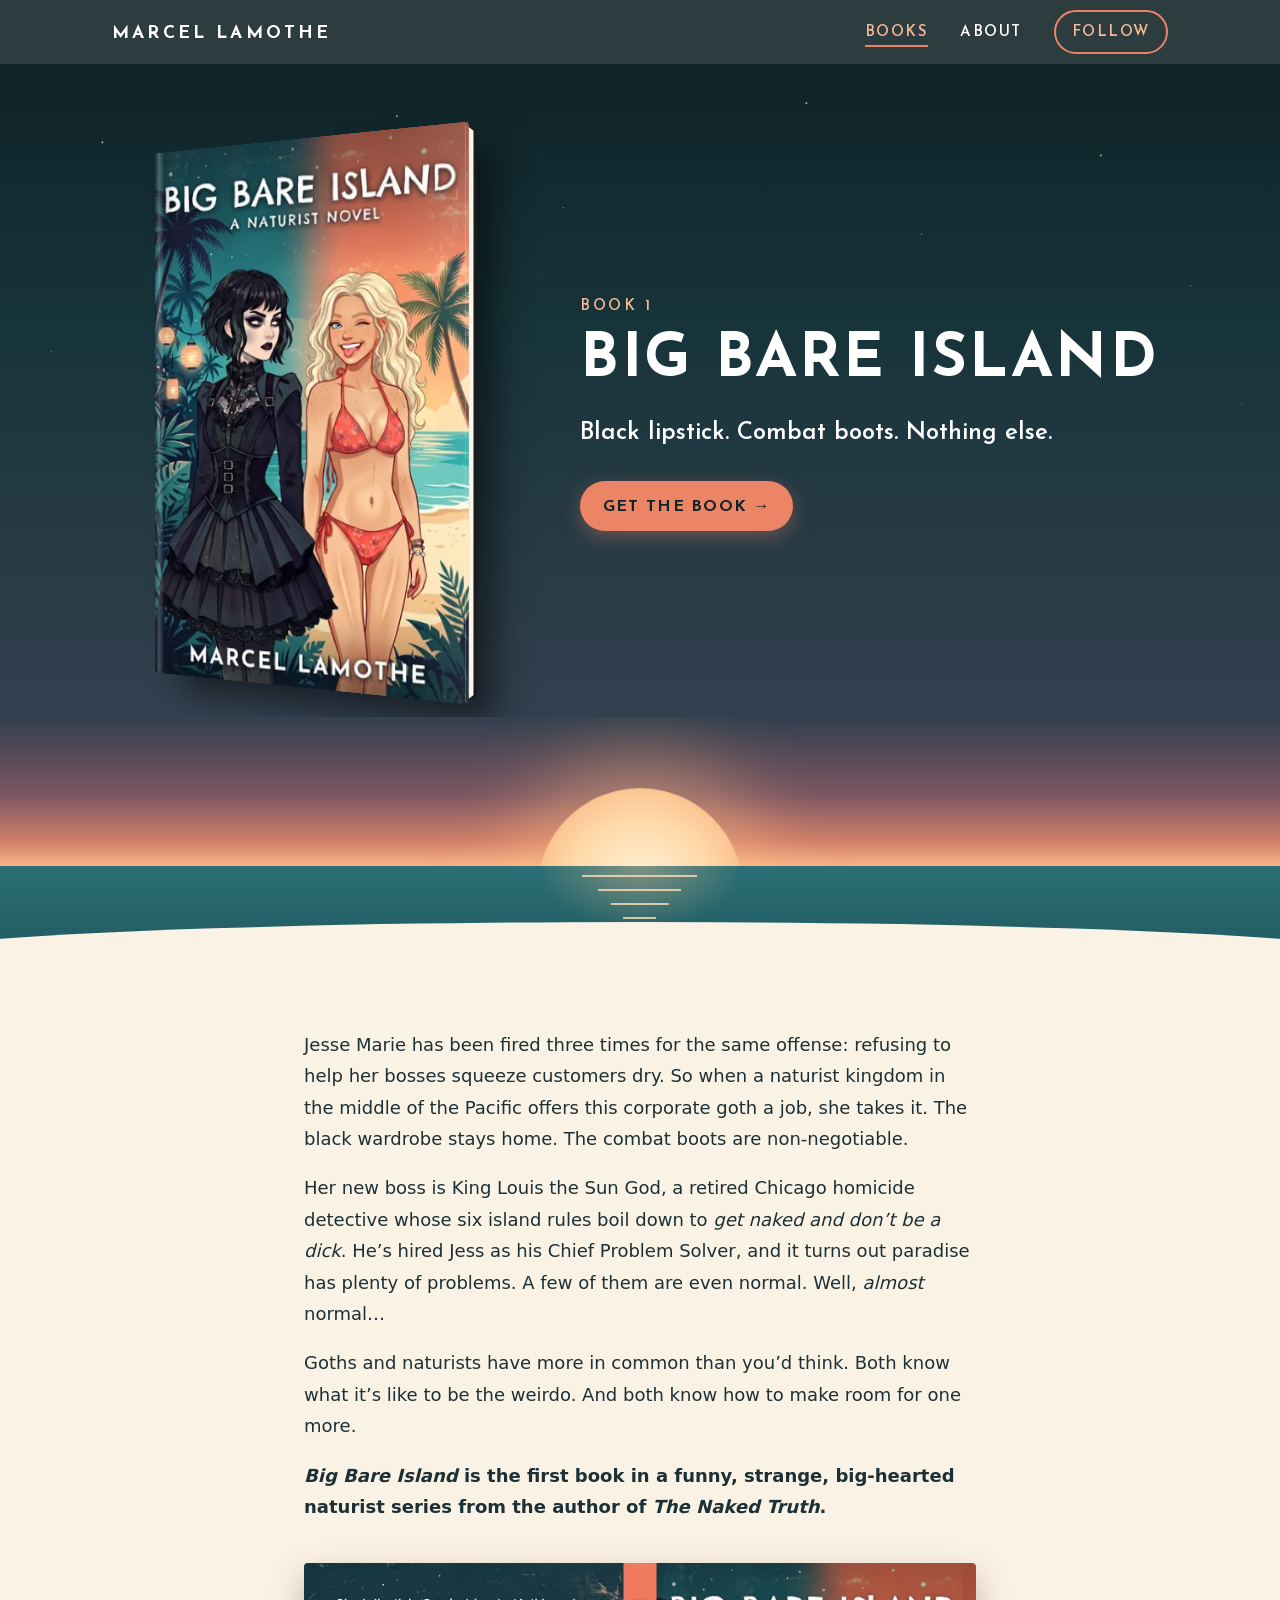
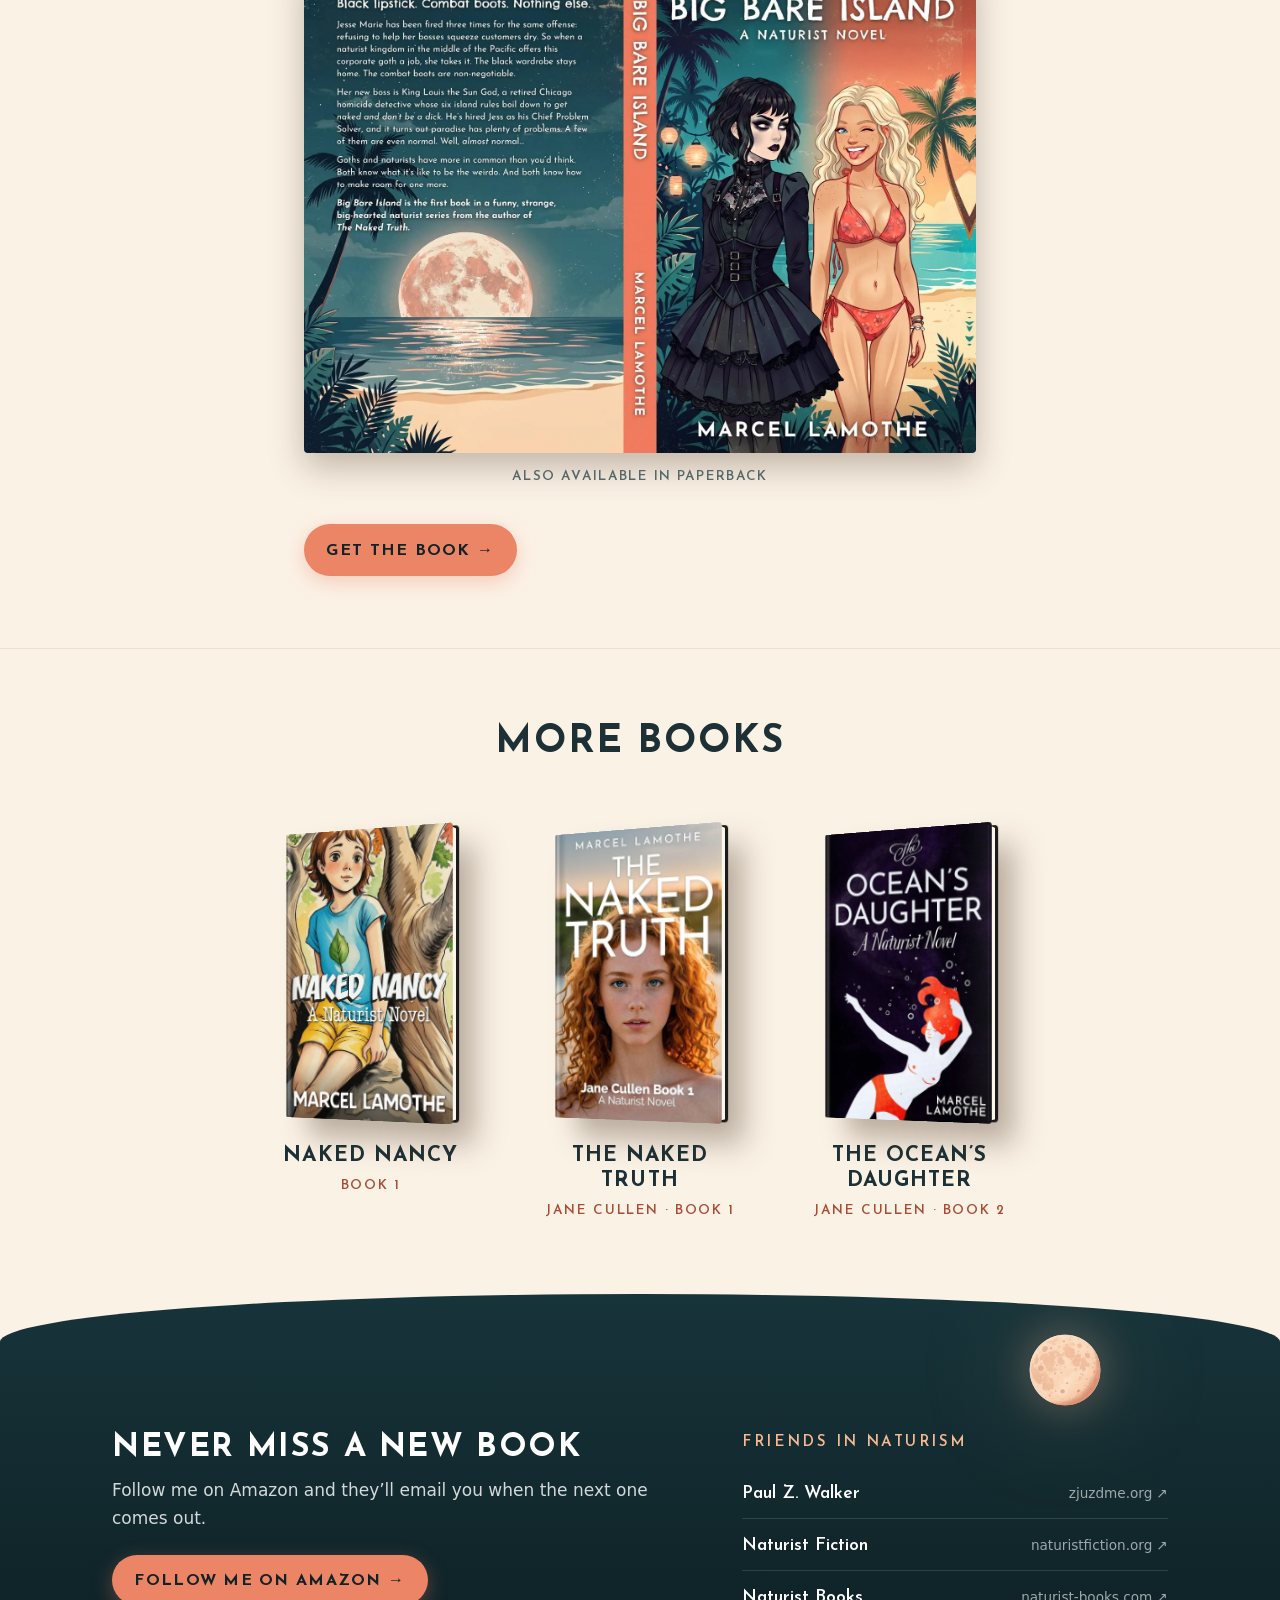
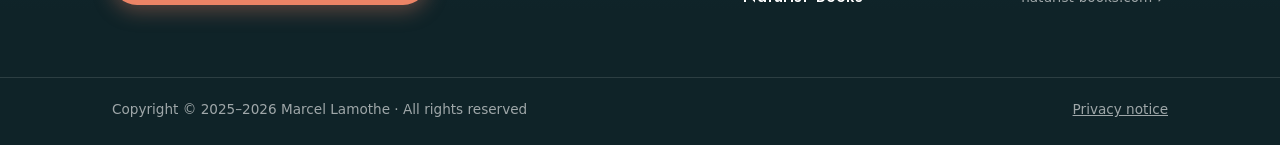
==== big-bare-island/index.html @ 0e52f07f "Cut Nancy out of the icons and put the share image on the dusk sky Co-Authored-By: Claude Opus 5.5 <" ====
<!DOCTYPE html>
<html lang="en">

<head>
  <meta charset="UTF-8" />
  <meta name="viewport" content="width=device-width, initial-scale=1.0" />
  <link rel="icon" type="image/png" sizes="32x32" href="../assets/images/favicon-32.png?v=3" />
  <link rel="apple-touch-icon" href="../assets/images/apple-touch-icon.png?v=3" />
  <title>Big Bare Island · Marcel Lamothe</title>
  <meta name="description" content="A corporate goth takes a job as Chief Problem Solver in a naturist kingdom in the middle of the Pacific." />
  <link rel="canonical" href="https://marcel-writes.com/big-bare-island/" />
  <meta property="og:title" content="Big Bare Island" />
  <meta property="og:description" content="A corporate goth takes a job as Chief Problem Solver in a naturist kingdom in the middle of the Pacific." />
  <meta property="og:type" content="book" />
  <meta property="og:url" content="https://marcel-writes.com/big-bare-island/" />
  <meta property="og:image" content="https://marcel-writes.com/assets/images/Big-Bare-Island-eBook-Cover.webp" />
  <meta property="og:image:alt" content="The cover of Big Bare Island" />
  <meta name="twitter:card" content="summary" />
  <link rel="stylesheet" href="../css/style.css?v=31" />
</head>

<body>
  <header class="site-header">
    <div class="wrap nav">
      <a class="brand" href="../">Marcel Lamothe</a>
      <nav class="nav-links" aria-label="Main">
        <a href="../#books" aria-current="page">Books</a>
        <a href="../#about">About</a>
        <a class="nav-follow" href="https://www.amazon.com/stores/author/B0DPLSHB5Z" target="_blank" rel="noopener noreferrer">Follow</a>
      </nav>
    </div>
  </header>

  <main>
    <section class="dusk book-hero" aria-labelledby="book-title">
      <div class="wrap book-hero-inner">
        <div class="book-hero-cover">
          <span class="book-3d"><span class="cover"><img src="../assets/images/Big-Bare-Island-eBook-Cover.webp?v=2" alt="The cover of Big Bare Island" width="400" height="640" /></span></span>
        </div>
        <div>
          <p class="eyebrow">Book 1</p>
          <h1 id="book-title">Big Bare Island</h1>
          <p class="hook">Black lipstick. Combat boots. Nothing else.</p>
          <a class="button" href="https://books2read.com/big-bare-island" target="_blank" rel="noopener noreferrer">Get the book <span aria-hidden="true">→</span></a>
        </div>
      </div>
    </section>

    <div class="horizon" aria-hidden="true"><span class="sun"></span></div>

    <section class="section" aria-label="About the book">
      <div class="wrap">
        <div class="blurb">
          <p>Jesse Marie has been fired three times for the same offense: refusing to help her bosses squeeze customers dry. So when a
            naturist kingdom in the middle of the Pacific offers this corporate goth a job, she takes it. The black wardrobe stays home.
            The combat boots are non-negotiable.</p>
          <p>Her new boss is King Louis the Sun God, a retired Chicago homicide detective whose six island rules boil down to <em>get
            naked and don’t be a dick</em>. He’s hired Jess as his Chief Problem Solver, and it turns out paradise has plenty of problems.
            A few of them are even normal. Well, <i>almost</i> normal…</p>
          <p>Goths and naturists have more in common than you’d think. Both know what it’s like to be the weirdo. And both know how to
            make room for one more.</p>
          <p class="closing"><em>Big Bare Island</em> is the first book in a funny, strange, big-hearted naturist series from the author of
            <em>The Naked Truth</em>.</p>
          <figure class="paperback">
            <a href="../assets/images/big-bare-island-paperback.webp" target="_blank" rel="noopener">
              <img src="../assets/images/big-bare-island-paperback.webp" alt="The Big Bare Island paperback wraparound cover: a goth girl and a blonde girl in a red bikini on a tropical beach on the front, a full moon over the sea and the book’s blurb on the back." width="1600" height="1167" loading="lazy" />
            </a>
            <figcaption>Also available in paperback</figcaption>
          </figure>
          <a class="button" href="https://books2read.com/big-bare-island" target="_blank" rel="noopener noreferrer">Get the book <span aria-hidden="true">→</span></a>
        </div>
      </div>
    </section>

    <section class="section more-books" aria-labelledby="more-heading">
      <div class="wrap">
        <h2 id="more-heading" class="section-heading">More books</h2>
        <ul class="shelf shelf-light">
          <li class="book">
            <a class="book-link" href="../naked-nancy/">
              <span class="book-3d"><span class="cover"><img src="../assets/images/nancy1.webp" alt="" width="400" height="637" loading="lazy" /></span></span>
              <span class="book-title">Naked Nancy</span>
              <span class="book-series">Book 1</span>
            </a>
          </li>
          <li class="book">
            <a class="book-link" href="../the-naked-truth/">
              <span class="book-3d"><span class="cover"><img src="../assets/images/the-naked-truth.webp" alt="" width="400" height="639" loading="lazy" /></span></span>
              <span class="book-title">The Naked Truth</span>
              <span class="book-series">Jane Cullen · Book 1</span>
            </a>
          </li>
          <li class="book">
            <a class="book-link" href="../the-oceans-daughter/">
              <span class="book-3d"><span class="cover"><img src="../assets/images/the_oceans_daughter_cover.webp" alt="" width="400" height="640" loading="lazy" /></span></span>
              <span class="book-title">The Ocean’s Daughter</span>
              <span class="book-series">Jane Cullen · Book 2</span>
            </a>
          </li>
        </ul>
      </div>
    </section>
  </main>

  <footer class="site-footer">
    <div class="moon" aria-hidden="true"></div>
    <div class="wrap footer-inner">
      <div class="follow">
        <h2 class="footer-heading">Never miss a new book</h2>
        <p>Follow me on Amazon and they’ll email you when the next one comes out.</p>
        <a class="button" href="https://www.amazon.com/stores/author/B0DPLSHB5Z" target="_blank" rel="noopener noreferrer">Follow me on Amazon <span aria-hidden="true">→</span></a>
      </div>
      <nav class="friends" aria-labelledby="friends-heading">
        <h2 id="friends-heading" class="eyebrow">Friends in naturism</h2>
        <ul>
          <li><a href="https://zjuzdme.org/" target="_blank" rel="noopener noreferrer"><span class="friend-name">Paul Z. Walker</span><span class="friend-url">zjuzdme.org <span aria-hidden="true">↗</span></span></a></li>
          <li><a href="https://naturistfiction.org" target="_blank" rel="noopener noreferrer"><span class="friend-name">Naturist Fiction</span><span class="friend-url">naturistfiction.org <span aria-hidden="true">↗</span></span></a></li>
          <li><a href="https://naturist-books.com" target="_blank" rel="noopener noreferrer"><span class="friend-name">Naturist Books</span><span class="friend-url">naturist-books.com <span aria-hidden="true">↗</span></span></a></li>
        </ul>
      </nav>
    </div>
    <div class="footer-base">
      <div class="wrap">
        <span>Copyright © 2025–2026 Marcel Lamothe · All rights reserved</span>
        <a href="../privacy.html">Privacy notice</a>
      </div>
    </div>
  </footer>
  <!-- Cloudflare Web Analytics --><script type='module' src='https://static.cloudflareinsights.com/beacon.min.js' data-cf-beacon='{"token": "75a681cef3ce4746854b50b4012ed195"}'></script><!-- End Cloudflare Web Analytics -->
</body>

</html>
---- css/style.css ----
/* Josefin Sans, self-hosted (SIL Open Font License, see assets/fonts/OFL.txt) */
@font-face {
  font-family: 'Josefin Sans';
  font-style: normal;
  font-weight: 100 700;
  font-display: swap;
  src: url('../assets/fonts/josefin-sans-latin.woff2') format('woff2');
  unicode-range: U+0000-00FF, U+0131, U+0152-0153, U+02BB-02BC, U+02C6, U+02DA, U+02DC, U+0304, U+0308, U+0329, U+2000-206F, U+20AC, U+2122, U+2191, U+2193, U+2212, U+2215, U+FEFF, U+FFFD;
}
@font-face {
  font-family: 'Josefin Sans';
  font-style: italic;
  font-weight: 300;
  font-display: swap;
  src: url('../assets/fonts/josefin-sans-italic-latin.woff2') format('woff2');
  unicode-range: U+0000-00FF, U+0131, U+0152-0153, U+02BB-02BC, U+02C6, U+02DA, U+02DC, U+0304, U+0308, U+0329, U+2000-206F, U+20AC, U+2122, U+2191, U+2193, U+2212, U+2215, U+FEFF, U+FFFD;
}

/* Colors come from the Big Bare Island cover: a teal night sky on one side,
   a coral sunset on the other, and a sandy beach underneath. */
:root {
  --night: #0f2328;
  --dusk: #17343a;
  --twilight: #33404f;
  --coral: #ec8466;
  --peach: #f7b994;
  --sun: #ffd9a8;
  --sea: #2c6f75;
  --sea-deep: #1f5a61;
  --sand: #fbf2e6;
  --sand-deep: #f1e0c9;
  --ink: #1c3035;
  --ink-soft: #55676a;
  --rust: #a94c35;

  --display: 'Josefin Sans', 'Avenir Next', Futura, sans-serif;
  --body: system-ui, -apple-system, 'Segoe UI', Roboto, Helvetica, Arial, sans-serif;
  --content: 1120px;
  --gutter: clamp(1rem, 4vw, 2rem);
}

* {
  margin: 0;
  padding: 0;
  box-sizing: border-box;
}

html {
  scroll-behavior: smooth;
  background-color: var(--night);
}

body {
  font-family: var(--body);
  font-size: 1.0625rem;
  line-height: 1.65;
  color: var(--ink);
  background-color: var(--sand);
}

img {
  display: block;
  max-width: 100%;
  height: auto;
}

a {
  color: inherit;
}

.wrap {
  max-width: var(--content);
  margin: 0 auto;
  padding: 0 var(--gutter);
}

.visually-hidden {
  position: absolute;
  width: 1px;
  height: 1px;
  padding: 0;
  margin: -1px;
  overflow: hidden;
  clip: rect(0, 0, 0, 0);
  white-space: nowrap;
  border: 0;
}

/* Buttons */
.button {
  display: inline-block;
  padding: 0.8rem 1.4rem 0.7rem;
  border-radius: 999px;
  background-color: var(--coral);
  color: var(--night);
  font-family: var(--display);
  font-size: 1rem;
  font-weight: 700;
  letter-spacing: 0.08em;
  text-transform: uppercase;
  text-decoration: none;
  white-space: nowrap;
  box-shadow: 0 6px 20px rgba(236, 132, 102, 0.35);
  transition: background-color 0.2s ease, transform 0.2s ease, box-shadow 0.2s ease;
}

.button:hover,
.button:focus-visible {
  background-color: var(--peach);
  transform: translateY(-2px);
  box-shadow: 0 10px 26px rgba(236, 132, 102, 0.45);
}

.button:focus-visible {
  outline: 3px solid var(--sun);
  outline-offset: 3px;
}

/* Top bar */
.site-header {
  position: sticky;
  top: 0;
  z-index: 50;
  background-color: rgba(15, 35, 40, 0.88);
  backdrop-filter: blur(10px);
  -webkit-backdrop-filter: blur(10px);
  color: #FFFFFF;
}

.nav {
  display: flex;
  align-items: center;
  justify-content: space-between;
  gap: 1rem;
  min-height: 4rem;
}

.brand {
  font-family: var(--display);
  font-size: 1.1rem;
  font-weight: 700;
  letter-spacing: 0.18em;
  text-transform: uppercase;
  text-decoration: none;
  white-space: nowrap;
  padding-top: 0.2em; /* Josefin sits high in its line box */
}

.nav-links {
  display: flex;
  align-items: center;
  gap: clamp(1rem, 3vw, 2rem);
}

.nav-links a {
  font-family: var(--display);
  font-size: 0.95rem;
  font-weight: 600;
  letter-spacing: 0.1em;
  text-transform: uppercase;
  text-decoration: none;
  padding-top: 0.2em;
}

.nav-links a:not(.nav-follow) {
  border-bottom: 2px solid transparent;
  transition: color 0.2s ease, border-color 0.2s ease;
}

.nav-links a:not(.nav-follow):hover,
.nav-links a:not(.nav-follow):focus-visible,
.nav-links a[aria-current="page"] {
  color: var(--peach);
  border-bottom-color: var(--coral);
}

.nav-links .nav-follow {
  padding: 0.5rem 1rem 0.4rem;
  border: 2px solid var(--coral);
  border-radius: 999px;
  color: var(--peach);
  transition: background-color 0.2s ease, color 0.2s ease;
}

.nav-links .nav-follow:hover,
.nav-links .nav-follow:focus-visible {
  background-color: var(--coral);
  color: var(--night);
}

/* Dusk sky: the dark top of every page, with a scattering of stars */
.dusk {
  position: relative;
  color: #FFFFFF;
  background-color: var(--dusk);
  background-image:
    radial-gradient(1.5px 1.5px at 8% 12%, rgba(255, 255, 255, 0.8), transparent),
    radial-gradient(1px 1px at 19% 30%, rgba(255, 255, 255, 0.6), transparent),
    radial-gradient(1.5px 1.5px at 31% 8%, rgba(255, 255, 255, 0.7), transparent),
    radial-gradient(1px 1px at 44% 22%, rgba(255, 255, 255, 0.5), transparent),
    radial-gradient(1.5px 1.5px at 63% 6%, rgba(255, 255, 255, 0.8), transparent),
    radial-gradient(1px 1px at 72% 26%, rgba(255, 255, 255, 0.6), transparent),
    radial-gradient(1.5px 1.5px at 86% 14%, rgba(255, 255, 255, 0.7), transparent),
    radial-gradient(1px 1px at 93% 34%, rgba(255, 255, 255, 0.5), transparent),
    radial-gradient(1px 1px at 4% 44%, rgba(255, 255, 255, 0.4), transparent),
    radial-gradient(1px 1px at 97% 52%, rgba(255, 255, 255, 0.4), transparent),
    linear-gradient(180deg, var(--night) 0%, var(--dusk) 40%, var(--twilight) 100%);
}

.eyebrow {
  font-family: var(--display);
  font-size: 0.95rem;
  font-weight: 600;
  letter-spacing: 0.16em;
  text-transform: uppercase;
  color: var(--peach);
}

/* The sun going down behind the sea, then the beach */
.horizon {
  position: relative;
  height: clamp(150px, 20vw, 240px);
  overflow: hidden;
  background: linear-gradient(180deg, var(--twilight) 0%, #7a5562 32%, #d27f6a 52%, #f6b487 62%);
}

.sun {
  position: absolute;
  left: 50%;
  top: 62%;
  width: clamp(130px, 16vw, 210px);
  aspect-ratio: 1;
  border-radius: 50%;
  background: radial-gradient(circle, #FFF4E0 0%, var(--sun) 50%, #f6a874 100%);
  box-shadow: 0 0 80px 30px rgba(255, 190, 130, 0.45);
  transform: translate(-50%, -38%);
  animation: sunset 3.5s cubic-bezier(0.25, 0.6, 0.3, 1) both;
}

@keyframes sunset {
  from { transform: translate(-50%, -75%); }
}

/* The sea, with the sun's reflection glinting on it */
.horizon::before {
  content: "";
  position: absolute;
  left: 0;
  right: 0;
  top: 62%;
  bottom: 0;
  z-index: 1;
  --glint: rgba(255, 222, 184, 0.8);
  background:
    linear-gradient(var(--glint), var(--glint)) 50% 10% / clamp(70px, 9vw, 120px) 2px no-repeat,
    linear-gradient(var(--glint), var(--glint)) 50% 26% / clamp(50px, 6.5vw, 86px) 2px no-repeat,
    linear-gradient(var(--glint), var(--glint)) 50% 42% / clamp(34px, 4.5vw, 58px) 2px no-repeat,
    linear-gradient(var(--glint), var(--glint)) 50% 58% / clamp(20px, 2.6vw, 34px) 2px no-repeat,
    radial-gradient(ellipse clamp(60px, 8vw, 110px) 70% at 50% 0, rgba(255, 200, 150, 0.4), transparent),
    linear-gradient(180deg, var(--sea) 0%, var(--sea-deep) 100%);
}

/* The beach, curving gently up into the frame */
.horizon::after {
  content: "";
  position: absolute;
  left: -10%;
  right: -10%;
  bottom: -40px;
  height: 75px;
  z-index: 2;
  border-radius: 50% 50% 0 0;
  background-color: var(--sand);
}

/* Home: books under the evening sky */
.books-hero {
  padding: clamp(3rem, 7vw, 5.5rem) 0 clamp(2rem, 4vw, 3rem);
  text-align: center;
}

.books-hero h1 {
  margin-top: 0.75rem;
  font-family: var(--display);
  font-size: clamp(2.2rem, 5vw, 3.6rem);
  font-weight: 700;
  line-height: 1.05;
  letter-spacing: 0.04em;
  text-transform: uppercase;
}

.coming-next {
  margin-top: clamp(2.5rem, 5vw, 3.5rem);
  font-family: var(--display);
  font-size: 1.05rem;
  letter-spacing: 0.06em;
  color: var(--peach);
}

.coming-next b {
  color: #FFFFFF;
  font-weight: 700;
}

/* A shelf of 3D books */
.shelf {
  list-style: none;
  display: grid;
  grid-template-columns: repeat(4, minmax(0, 1fr));
  gap: clamp(2rem, 4vw, 3.5rem) clamp(1rem, 4vw, 3rem);
  margin-top: clamp(2.5rem, 6vw, 4rem);
}

.book {
  animation: rise 0.8s cubic-bezier(0.2, 0.7, 0.2, 1) both;
}

.book:nth-child(2) { animation-delay: 0.1s; }
.book:nth-child(3) { animation-delay: 0.2s; }
.book:nth-child(4) { animation-delay: 0.3s; }

@keyframes rise {
  from {
    opacity: 0;
    transform: translateY(40px);
  }
}

.book-link {
  display: block;
  text-align: center;
  text-decoration: none;
  perspective: 1100px;
  -webkit-tap-highlight-color: transparent;
}

.book-link:focus-visible {
  outline: none;
}

.book-3d {
  --thickness: 18px;
  position: relative;
  display: block;
  width: 82%;
  margin: 0 auto;
  aspect-ratio: 400 / 640;
  transform-style: preserve-3d;
  transform: rotateY(-24deg);
  transition: transform 0.6s cubic-bezier(0.2, 0.7, 0.2, 1);
}

/* Front cover, with a crease where it bends at the spine */
.cover {
  position: absolute;
  inset: 0;
  border-radius: 2px 4px 4px 2px;
  overflow: hidden;
  transform: translateZ(calc(var(--thickness) / 2));
}

.cover img {
  width: 100%;
  height: 100%;
  object-fit: cover;
}

.cover::after {
  content: "";
  position: absolute;
  inset: 0;
  background: linear-gradient(90deg,
    rgba(0, 0, 0, 0.28) 0%,
    rgba(255, 255, 255, 0.22) 1.6%,
    rgba(0, 0, 0, 0.14) 3.4%,
    rgba(0, 0, 0, 0) 7%,
    rgba(0, 0, 0, 0) 80%,
    rgba(255, 255, 255, 0.08) 100%);
  pointer-events: none;
}

/* Page edges */
.book-3d::before {
  content: "";
  position: absolute;
  top: 3px;
  bottom: 3px;
  left: calc(100% - var(--thickness) / 2 - 3px);
  width: var(--thickness);
  background: repeating-linear-gradient(90deg, #fbf6ec 0 2px, #ddd2bf 2px 3px);
  transform: rotateY(90deg);
}

/* Back cover, which also throws the shadow */
.book-3d::after {
  content: "";
  position: absolute;
  inset: 0;
  border-radius: 2px 4px 4px 2px;
  background-color: #1b1b1b;
  box-shadow: 18px 22px 34px rgba(0, 0, 0, 0.5);
  transform: translateZ(calc(var(--thickness) / -2));
}

.book-link:hover .book-3d,
.book-link:focus-visible .book-3d {
  transform: rotateY(-6deg) translateY(-12px);
}

.book-title {
  display: block;
  margin-top: 1.5rem;
  font-family: var(--display);
  font-size: clamp(1.05rem, 2vw, 1.3rem);
  font-weight: 700;
  line-height: 1.2;
  letter-spacing: 0.05em;
  text-transform: uppercase;
  transition: color 0.2s ease;
}

.book-series {
  display: block;
  margin-top: 0.35rem;
  font-family: var(--display);
  font-size: 0.85rem;
  font-weight: 600;
  letter-spacing: 0.12em;
  text-transform: uppercase;
  color: var(--peach);
}

.book-link:hover .book-title,
.book-link:focus-visible .book-title {
  color: var(--peach);
}

.book-link:focus-visible .book-title {
  text-decoration: underline;
  text-decoration-color: var(--coral);
  text-underline-offset: 4px;
}

/* The same shelf on the sand */
.shelf-light .book-title {
  color: var(--ink);
}

.shelf-light .book-series {
  color: var(--rust);
}

.shelf-light .book-link:hover .book-title,
.shelf-light .book-link:focus-visible .book-title {
  color: var(--rust);
}

.shelf-light .book-3d::after {
  box-shadow: 16px 20px 30px rgba(60, 40, 20, 0.35);
}

/* Sections on the sand */
.section {
  padding: clamp(2.5rem, 6vw, 4.5rem) 0;
}

.section-heading {
  font-family: var(--display);
  font-size: clamp(1.7rem, 3.5vw, 2.4rem);
  font-weight: 700;
  line-height: 1.15;
  letter-spacing: 0.05em;
  text-transform: uppercase;
  color: var(--ink);
}

/* About */
.about-inner {
  display: flex;
  align-items: center;
  gap: clamp(1.5rem, 5vw, 3.5rem);
  max-width: 900px;
}

.author-photo {
  flex: 0 0 auto;
  width: clamp(150px, 22vw, 220px);
  height: auto;
  aspect-ratio: 1;
  border-radius: 50%;
  object-fit: cover;
  box-shadow: 0 0 0 6px var(--sand), 0 0 0 9px var(--coral), 0 14px 30px rgba(60, 40, 20, 0.25);
}

.about-text .section-heading {
  margin-bottom: 0.75rem;
}

.about-text p + p {
  margin-top: 0.85rem;
}

/* Footer: night falls, the moon comes up */
.site-footer {
  position: relative;
  overflow: hidden;
  padding: clamp(6.5rem, 11vw, 8.5rem) 0 1.5rem;
  border-radius: 50% 50% 0 0 / 48px 48px 0 0;
  background: linear-gradient(180deg, var(--dusk) 0%, var(--night) 70%);
  color: #FFFFFF;
}

.moon {
  position: absolute;
  top: clamp(1.75rem, 3.5vw, 2.5rem);
  right: 14%;
  width: clamp(48px, 6vw, 72px);
  aspect-ratio: 1;
  border-radius: 50%;
  background: url("../assets/images/moon.webp") center / cover no-repeat;
  box-shadow:
    0 0 36px 8px rgba(247, 185, 148, 0.22),
    0 0 110px 30px rgba(247, 185, 148, 0.08);
}

.footer-inner {
  display: grid;
  grid-template-columns: minmax(0, 1.3fr) minmax(0, 1fr);
  gap: 2.5rem clamp(2rem, 6vw, 5rem);
  align-items: start;
}

.footer-heading {
  font-family: var(--display);
  font-size: clamp(1.5rem, 3vw, 2rem);
  font-weight: 700;
  line-height: 1.15;
  letter-spacing: 0.05em;
  text-transform: uppercase;
}

.follow p {
  margin: 0.6rem 0 1.4rem;
  max-width: 34rem;
  color: rgba(255, 255, 255, 0.82);
}

.friends .eyebrow {
  margin-bottom: 0.75rem;
}

.friends ul {
  list-style: none;
}

.friends li + li {
  border-top: 1px solid rgba(255, 255, 255, 0.12);
}

.friends a {
  display: flex;
  justify-content: space-between;
  align-items: baseline;
  gap: 1rem;
  padding: 0.6rem 0;
  text-decoration: none;
}

.friends a:hover .friend-name,
.friends a:focus-visible .friend-name {
  color: var(--peach);
}

.friend-name {
  font-family: var(--display);
  font-size: 1.1rem;
  font-weight: 600;
  padding-top: 0.15em;
  transition: color 0.2s ease;
}

.friend-url {
  font-size: 0.85rem;
  color: rgba(255, 255, 255, 0.6);
}

.footer-base {
  margin-top: clamp(2.5rem, 5vw, 3.5rem);
  padding-top: 1.25rem;
  border-top: 1px solid rgba(255, 255, 255, 0.12);
  font-size: 0.85rem;
  color: rgba(255, 255, 255, 0.6);
}

.footer-base .wrap {
  display: flex;
  flex-wrap: wrap;
  justify-content: space-between;
  gap: 0.5rem 1.5rem;
}

.footer-base a:hover,
.footer-base a:focus-visible {
  color: var(--peach);
}

/* Book pages */
.book-hero {
  padding: clamp(2.5rem, 6vw, 5rem) 0 clamp(1rem, 3vw, 2rem);
}

.book-hero-inner {
  display: grid;
  grid-template-columns: minmax(0, 0.8fr) minmax(0, 1.2fr);
  gap: clamp(2rem, 6vw, 5rem);
  align-items: center;
}

.book-hero .book-3d {
  --thickness: 26px;
  width: min(100%, 340px);
}

.book-hero .book-3d:hover {
  transform: rotateY(-6deg) translateY(-8px);
}

.book-hero-cover {
  perspective: 1200px;
  animation: rise 0.9s cubic-bezier(0.2, 0.7, 0.2, 1) both;
}

.book-hero h1 {
  margin-top: 0.6rem;
  font-family: var(--display);
  font-size: clamp(2.2rem, 5.5vw, 3.8rem);
  font-weight: 700;
  line-height: 1.05;
  letter-spacing: 0.04em;
  text-transform: uppercase;
}

.book-subtitle {
  margin-top: 0.5rem;
  font-family: var(--display);
  font-size: 1.35rem;
  font-style: italic;
  font-weight: 300;
  color: var(--peach);
}

.hook {
  margin: 1.5rem 0 2rem;
  max-width: 32rem;
  font-family: var(--display);
  font-size: clamp(1.2rem, 2.4vw, 1.5rem);
  font-weight: 600;
  line-height: 1.35;
}

.blurb {
  max-width: 42rem;
  margin: 0 auto;
  font-size: 1.125rem;
  line-height: 1.75;
}

.blurb p + p {
  margin-top: 1.1rem;
}

.blurb .closing {
  font-weight: 600;
}

.pull-quote {
  margin: 2rem 0 0;
  padding: 1.25rem 1.5rem;
  border-left: 4px solid var(--coral);
  border-radius: 0 12px 12px 0;
  background-color: var(--sand-deep);
  font-style: italic;
}

.pull-quote figcaption {
  margin-top: 0.5rem;
  font-style: normal;
  font-size: 0.9rem;
  color: var(--ink-soft);
}

.paperback {
  margin-top: 2.5rem;
}

.paperback img {
  width: 100%;
  border-radius: 4px;
  box-shadow: 0 14px 34px rgba(60, 40, 20, 0.3);
}

.paperback figcaption {
  margin-top: 0.75rem;
  font-family: var(--display);
  font-weight: 600;
  letter-spacing: 0.1em;
  text-transform: uppercase;
  font-size: 0.85rem;
  text-align: center;
  color: var(--ink-soft);
}

.blurb .button {
  margin-top: 2.25rem;
}

.more-books {
  border-top: 1px solid var(--sand-deep);
}

.more-books .section-heading {
  text-align: center;
}

.more-books .shelf {
  grid-template-columns: repeat(3, minmax(0, 1fr));
  max-width: 760px;
  margin-left: auto;
  margin-right: auto;
}

/* Plain text pages (privacy notice) */
.text-page {
  max-width: 46rem;
}

.text-page h1 {
  margin-bottom: 0.25rem;
}

.text-page h2 {
  margin: 2rem 0 0.5rem;
  font-family: var(--display);
  font-size: 1.3rem;
  font-weight: 700;
  letter-spacing: 0.04em;
}

.text-page p {
  margin-bottom: 0.85rem;
}

.text-page a {
  color: var(--rust);
}

.updated {
  color: var(--ink-soft);
  font-size: 0.9rem;
}

/* Tablets */
@media (max-width: 860px) {
  .footer-inner {
    grid-template-columns: 1fr;
  }
}

/* Phones */
@media (max-width: 640px) {
  .brand {
    font-size: 1rem;
    letter-spacing: 0.12em;
  }

  .nav-links {
    gap: 1rem;
  }

  .nav-links .nav-follow {
    display: none;
  }

  .shelf {
    grid-template-columns: repeat(2, minmax(0, 1fr));
  }

  .book-3d {
    --thickness: 12px;
  }

  .more-books .shelf {
    grid-template-columns: repeat(2, minmax(0, 1fr));
  }

  .book-hero-inner {
    grid-template-columns: 1fr;
    text-align: center;
  }

  .book-hero .book-3d {
    width: min(62%, 260px);
  }

  .hook {
    margin-left: auto;
    margin-right: auto;
  }

  .book-series {
    font-size: 0.75rem;
    letter-spacing: 0.06em;
  }

  .about-inner {
    flex-direction: column;
  }

  .about-text .section-heading {
    text-align: center;
  }

  .moon {
    right: 1.25rem;
  }
}

@media (prefers-reduced-motion: reduce) {
  html {
    scroll-behavior: auto;
  }

  .book,
  .book-hero-cover,
  .sun {
    animation: none;
  }

  .book-3d {
    transition: none;
  }
}
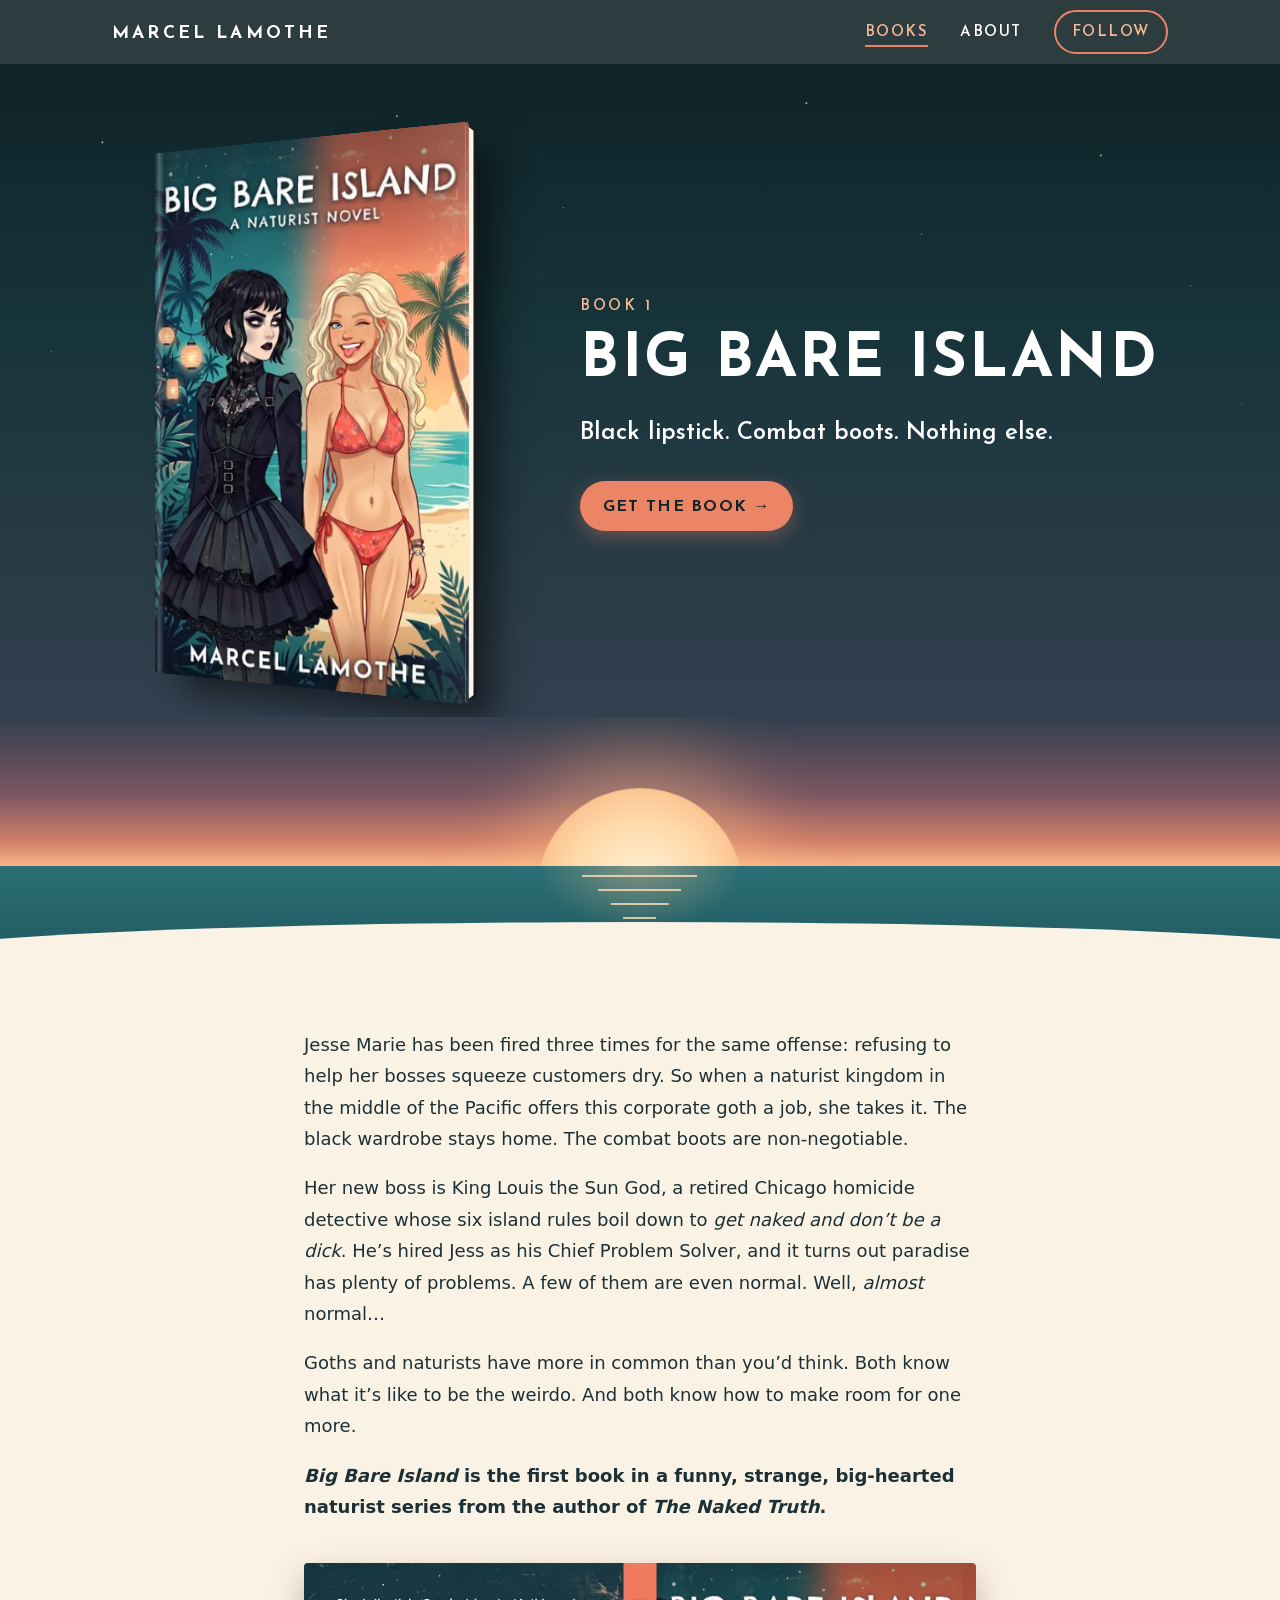
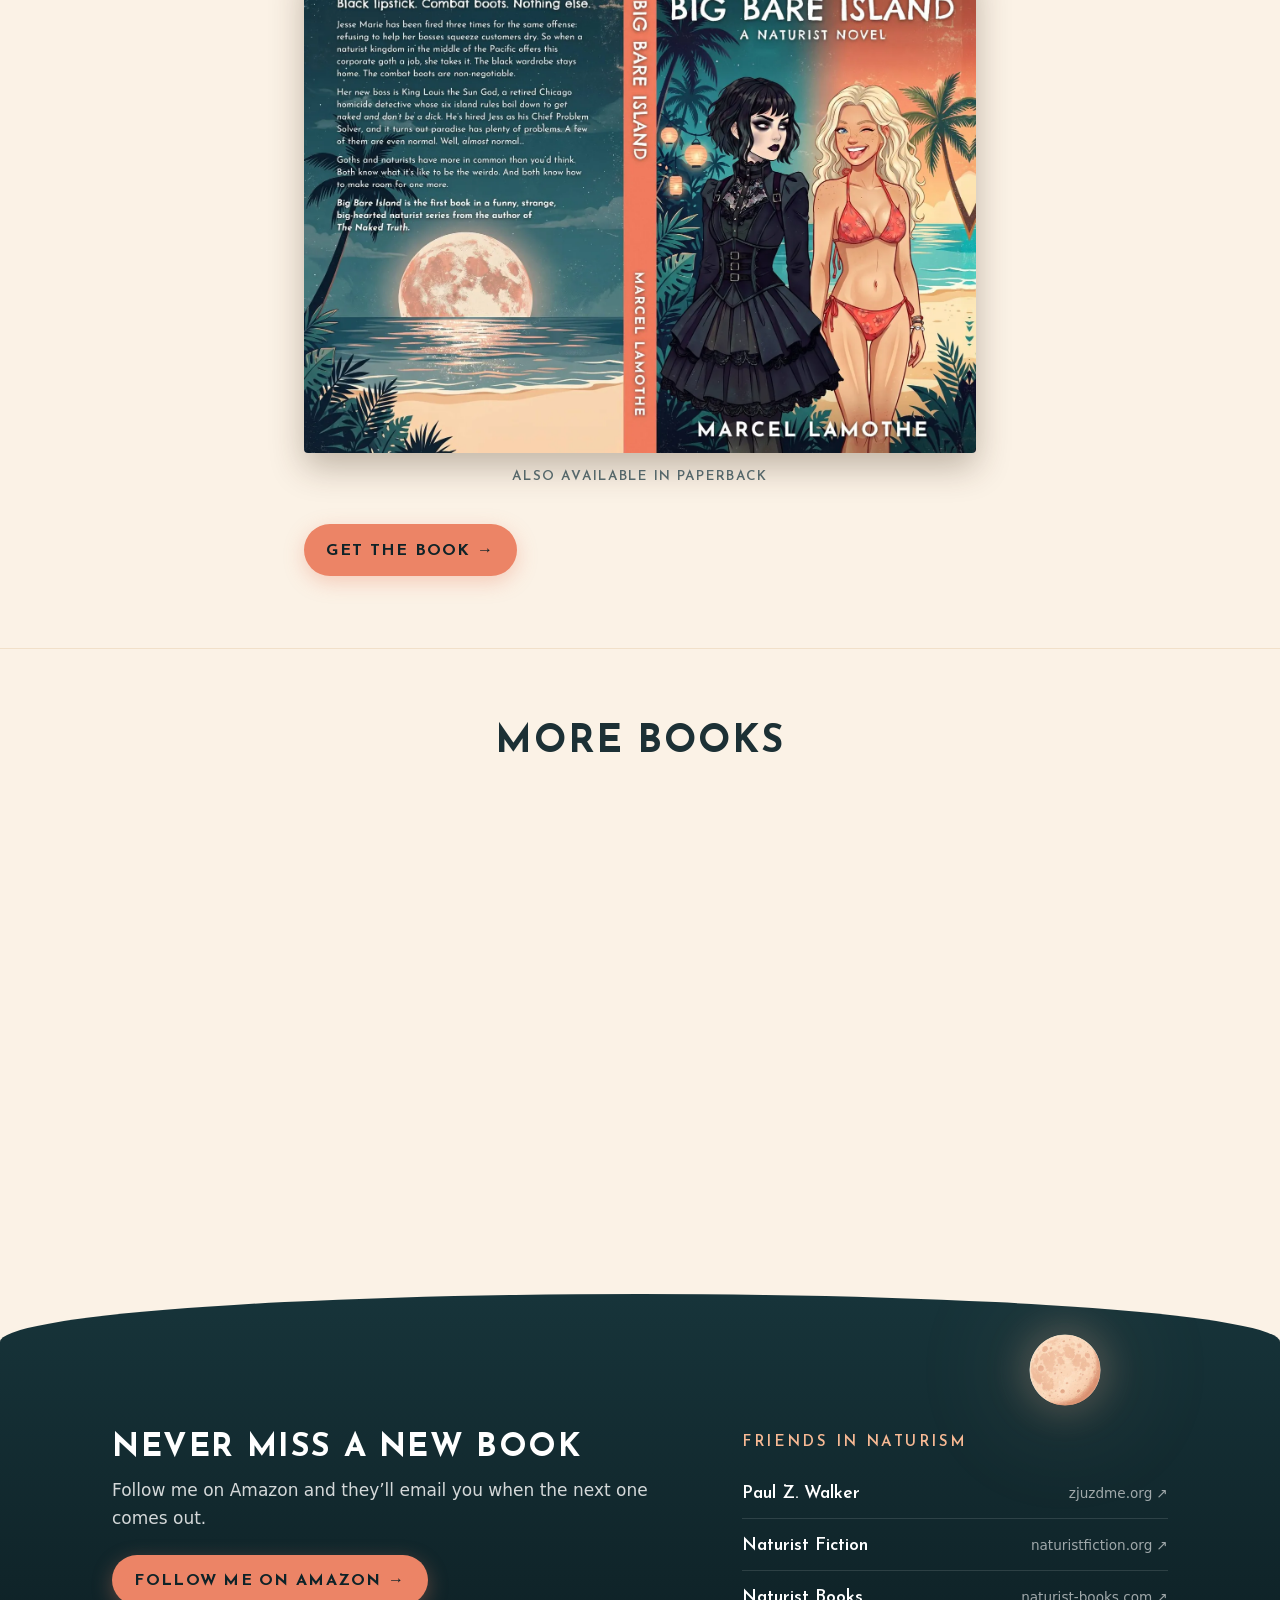
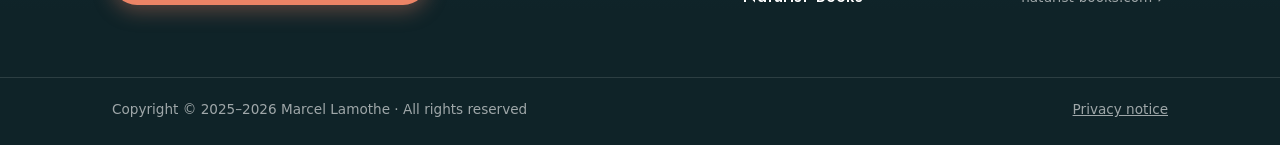
==== commit 555e22d1: "Point the site's URLs at marcellamothe.com Canonical links, social previews, structured data, sitema" ====
--- a/big-bare-island/index.html
+++ b/big-bare-island/index.html
@@ -8,12 +8,12 @@
   <link rel="apple-touch-icon" href="../assets/images/apple-touch-icon.png?v=3" />
   <title>Big Bare Island · Marcel Lamothe</title>
   <meta name="description" content="A corporate goth takes a job as Chief Problem Solver in a naturist kingdom in the middle of the Pacific." />
-  <link rel="canonical" href="https://marcel-writes.com/big-bare-island/" />
+  <link rel="canonical" href="https://marcellamothe.com/big-bare-island/" />
   <meta property="og:title" content="Big Bare Island" />
   <meta property="og:description" content="A corporate goth takes a job as Chief Problem Solver in a naturist kingdom in the middle of the Pacific." />
   <meta property="og:type" content="book" />
-  <meta property="og:url" content="https://marcel-writes.com/big-bare-island/" />
-  <meta property="og:image" content="https://marcel-writes.com/assets/images/Big-Bare-Island-eBook-Cover.webp" />
+  <meta property="og:url" content="https://marcellamothe.com/big-bare-island/" />
+  <meta property="og:image" content="https://marcellamothe.com/assets/images/Big-Bare-Island-eBook-Cover.webp" />
   <meta property="og:image:alt" content="The cover of Big Bare Island" />
   <meta name="twitter:card" content="summary" />
   <link rel="stylesheet" href="../css/style.css?v=31" />
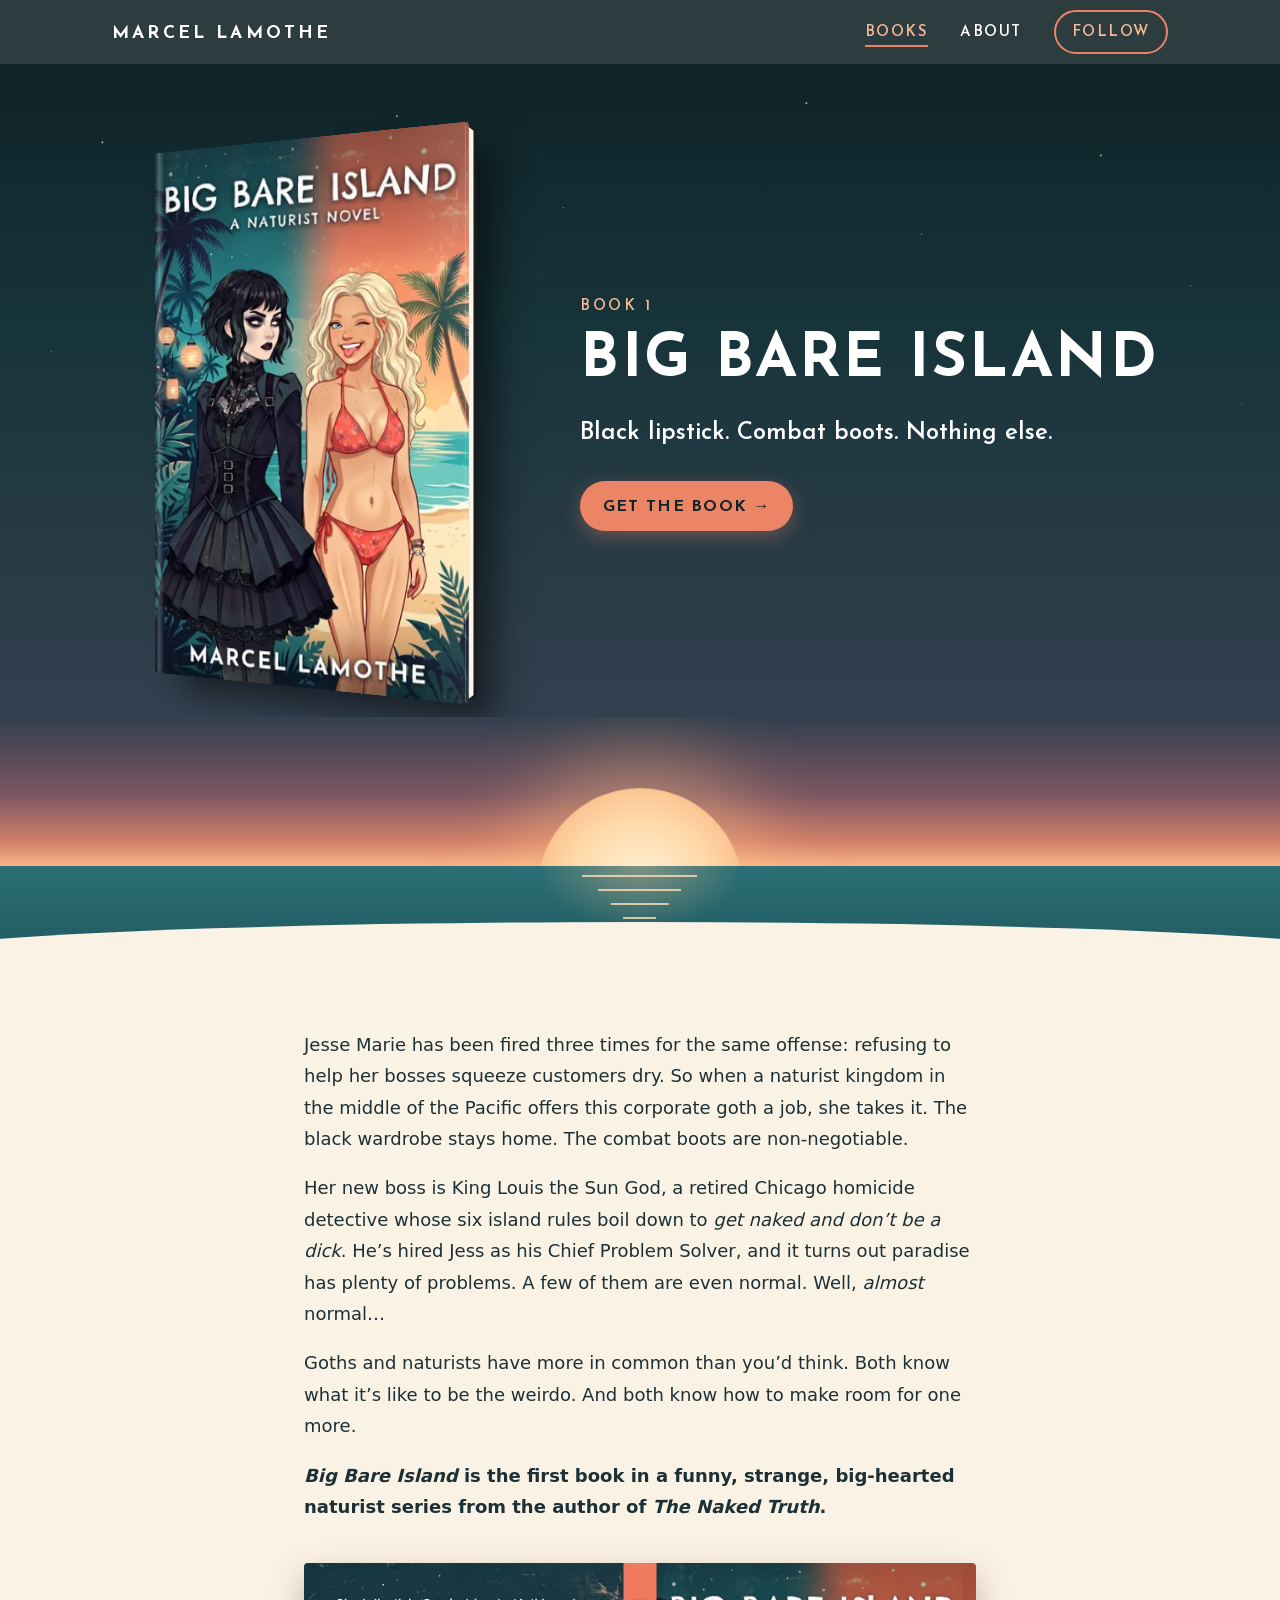
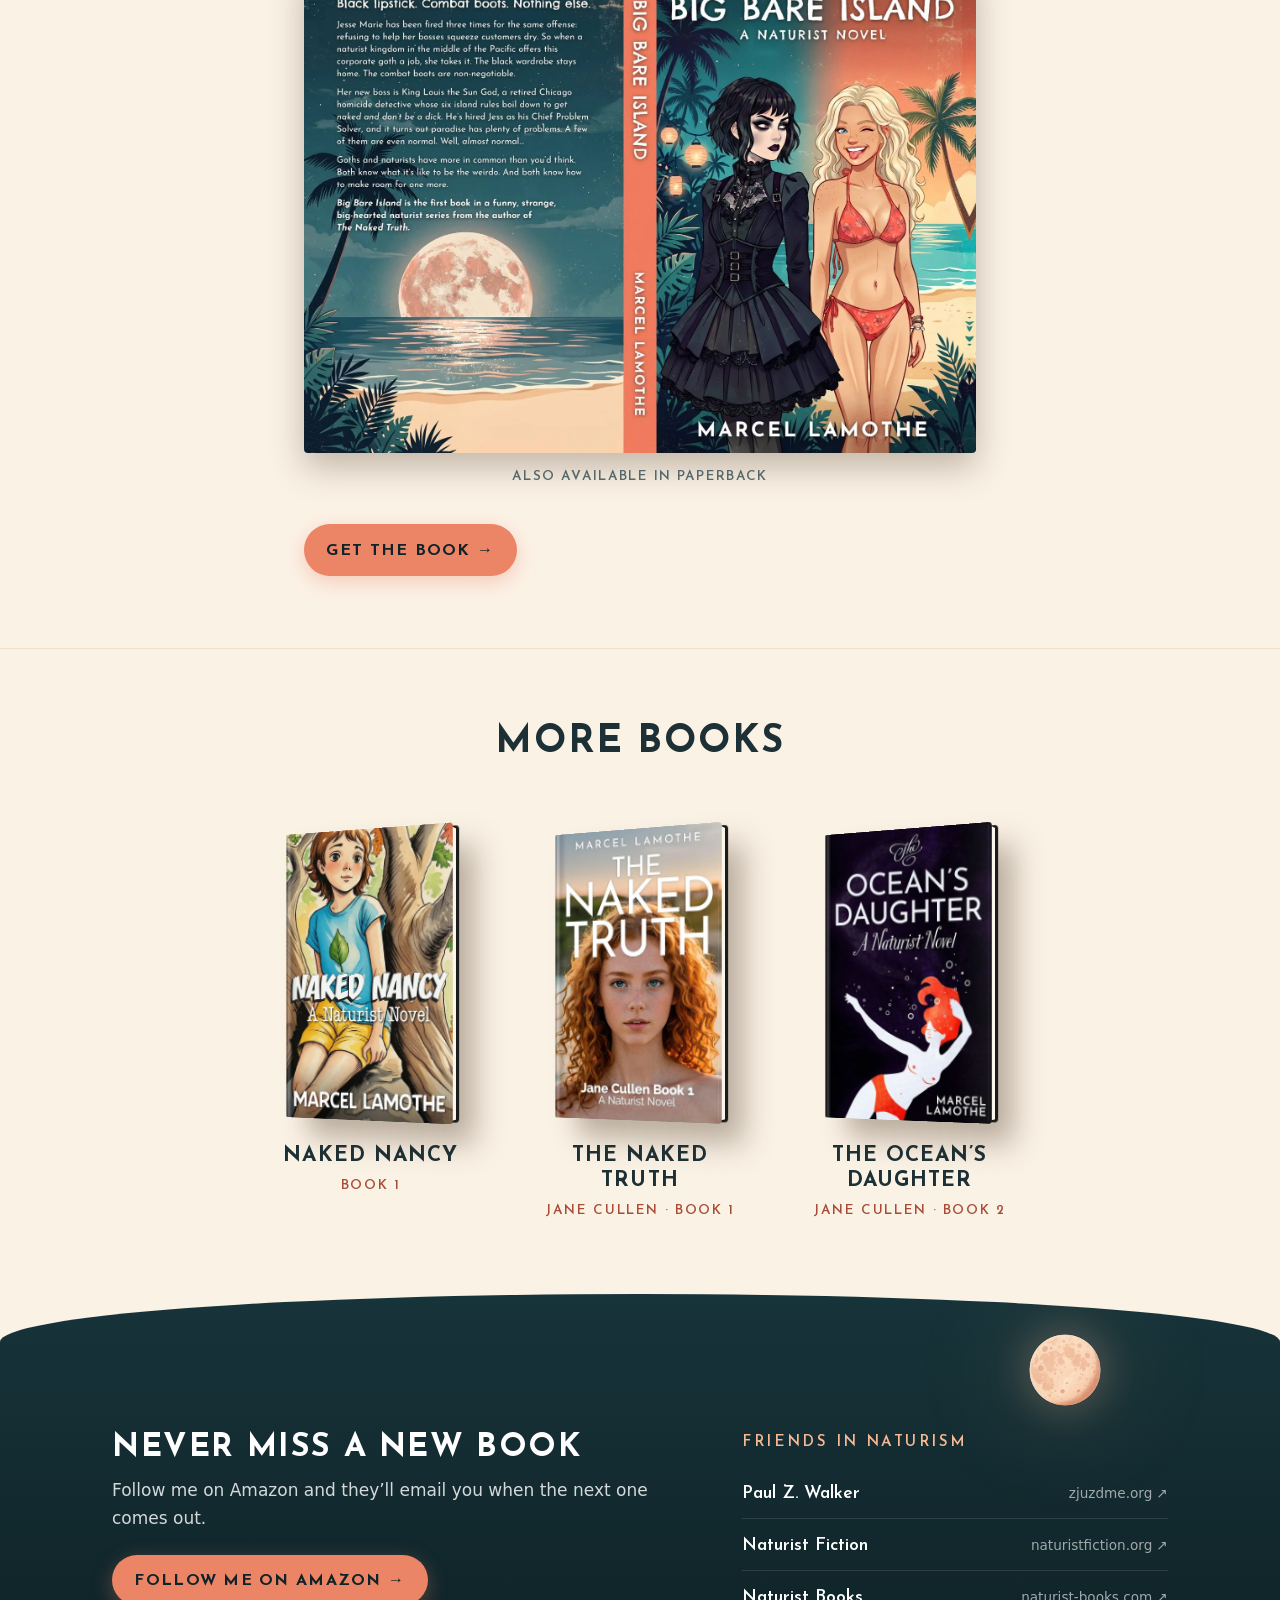
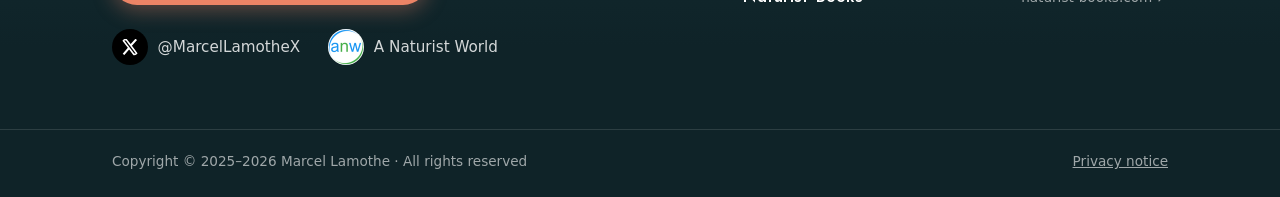
==== commit 0c5cc56c: "Add X and A Naturist World links to the footer Co-Authored-By: Claude Opus 5.5 <noreply@anthropic.co" ====
--- a/big-bare-island/index.html
+++ b/big-bare-island/index.html
@@ -16,7 +16,7 @@
   <meta property="og:image" content="https://marcellamothe.com/assets/images/Big-Bare-Island-eBook-Cover.webp" />
   <meta property="og:image:alt" content="The cover of Big Bare Island" />
   <meta name="twitter:card" content="summary" />
-  <link rel="stylesheet" href="../css/style.css?v=31" />
+  <link rel="stylesheet" href="../css/style.css?v=32" />
 </head>
 
 <body>
@@ -109,6 +109,10 @@
         <h2 class="footer-heading">Never miss a new book</h2>
         <p>Follow me on Amazon and they’ll email you when the next one comes out.</p>
         <a class="button" href="https://www.amazon.com/stores/author/B0DPLSHB5Z" target="_blank" rel="noopener noreferrer">Follow me on Amazon <span aria-hidden="true">→</span></a>
+        <ul class="social" aria-label="Find me on social media">
+          <li><a href="https://x.com/MarcelLamotheX" target="_blank" rel="noopener noreferrer"><svg class="social-icon social-x" viewBox="0 0 24 24" aria-hidden="true"><path fill="currentColor" d="M18.244 2.25h3.308l-7.227 8.26 8.502 11.24H16.17l-5.214-6.817L4.99 21.75H1.68l7.73-8.835L1.254 2.25H8.08l4.713 6.231zm-1.161 17.52h1.833L7.084 4.126H5.117z"/></svg><span>@MarcelLamotheX</span></a></li>
+          <li><a href="https://anaturistworld.com/profile/marcellamothe" target="_blank" rel="noopener noreferrer"><img class="social-icon" src="../assets/images/anaturistworld.png" alt="" width="36" height="36" /><span>A Naturist World</span></a></li>
+        </ul>
       </div>
       <nav class="friends" aria-labelledby="friends-heading">
         <h2 id="friends-heading" class="eyebrow">Friends in naturism</h2>
--- a/css/style.css
+++ b/css/style.css
@@ -545,6 +545,42 @@
   color: rgba(255, 255, 255, 0.82);
 }
 
+.social {
+  list-style: none;
+  display: flex;
+  flex-wrap: wrap;
+  gap: 0.75rem 1.75rem;
+  margin-top: 1.5rem;
+}
+
+.social a {
+  display: inline-flex;
+  align-items: center;
+  gap: 0.6rem;
+  font-size: 0.95rem;
+  color: rgba(255, 255, 255, 0.82);
+  text-decoration: none;
+  transition: color 0.2s ease;
+}
+
+.social a:hover,
+.social a:focus-visible {
+  color: var(--peach);
+}
+
+.social-icon {
+  width: 36px;
+  height: 36px;
+  flex: none;
+  border-radius: 50%;
+}
+
+.social-x {
+  padding: 8px;
+  background: #000;
+  color: #fff;
+}
+
 .friends .eyebrow {
   margin-bottom: 0.75rem;
 }
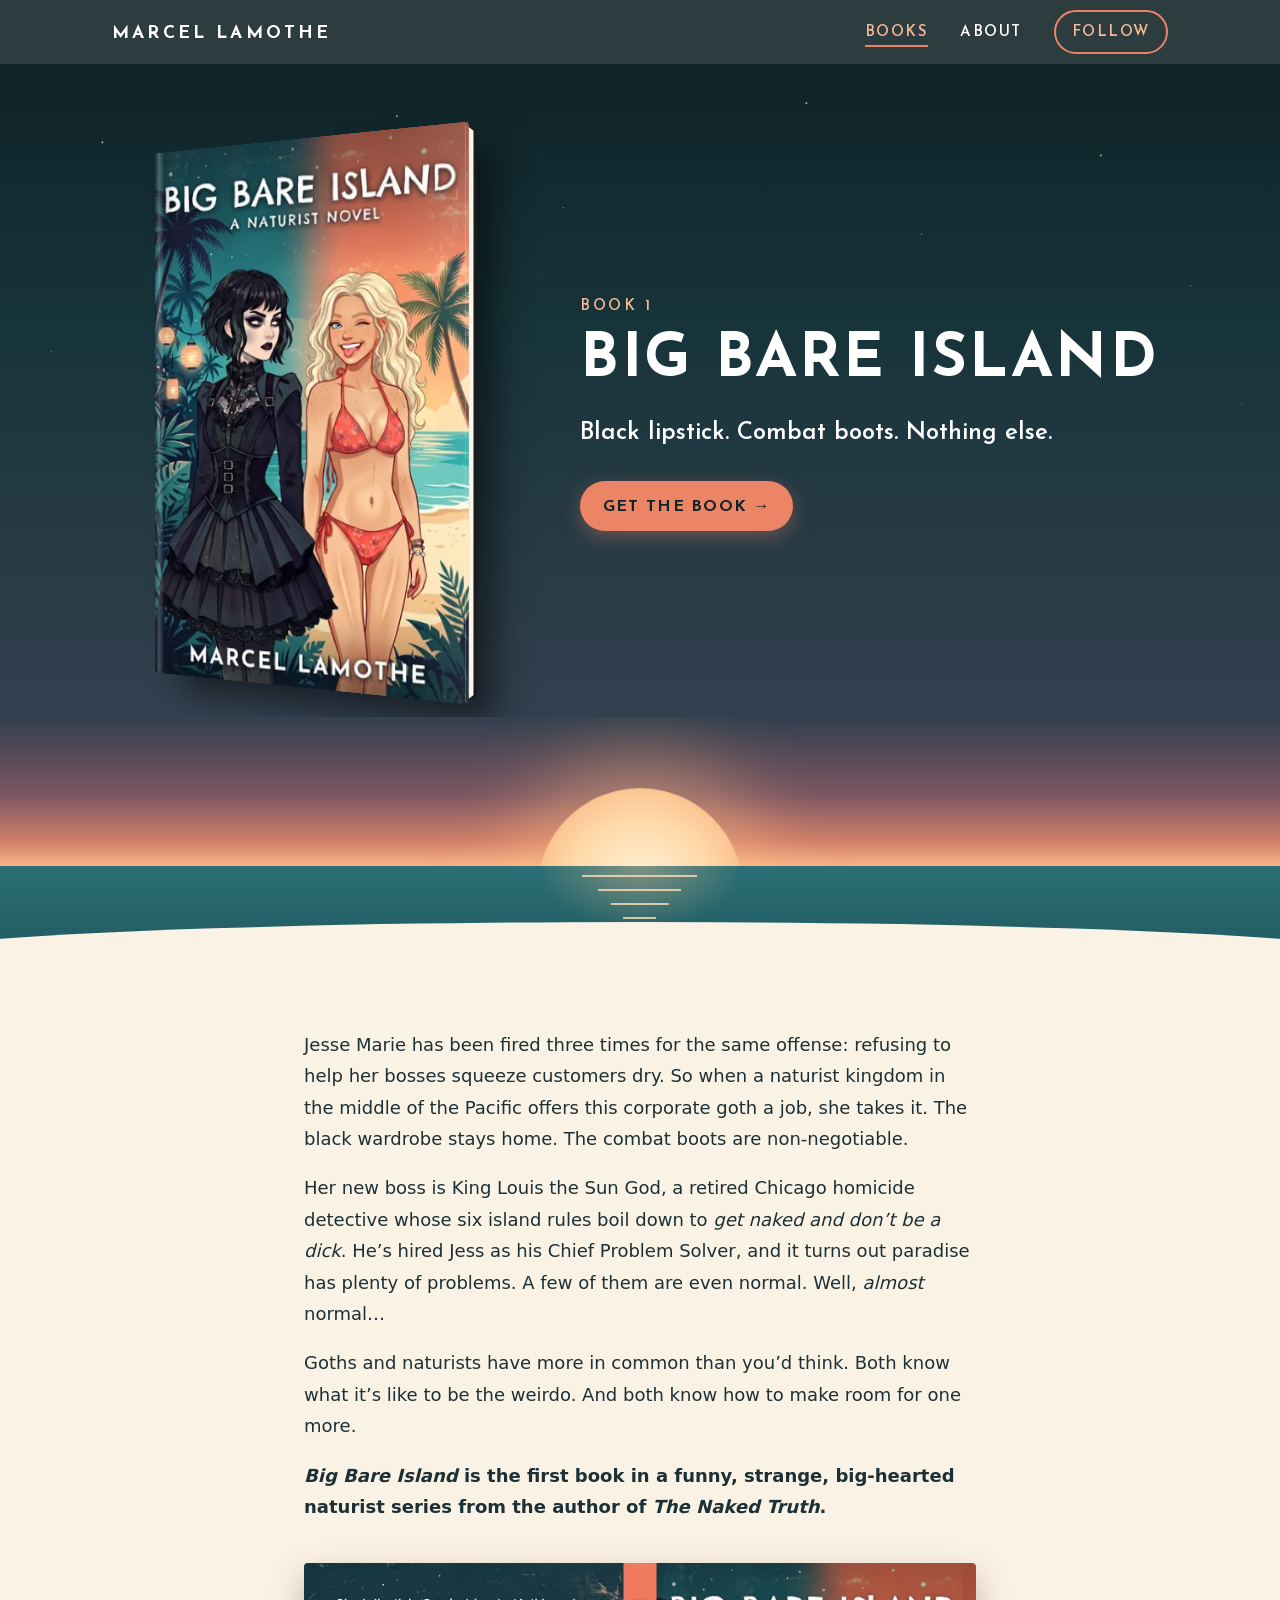
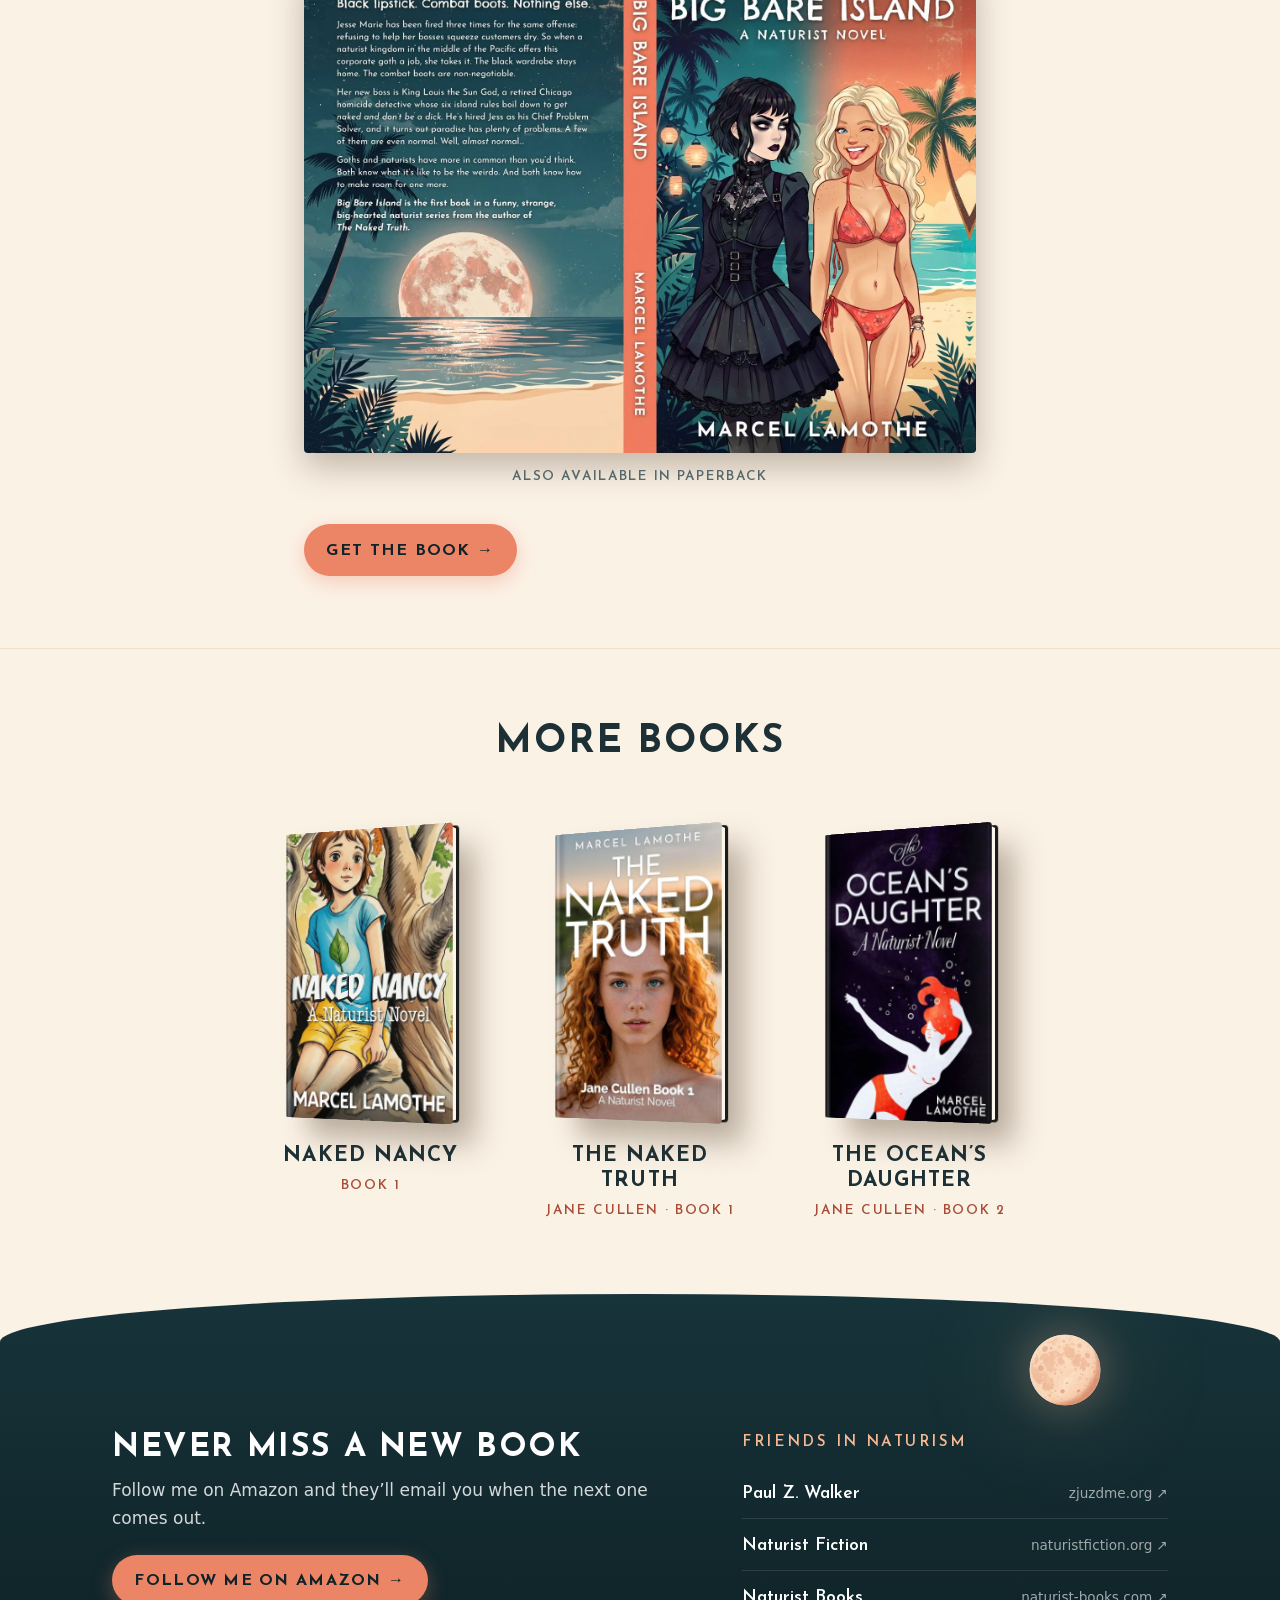
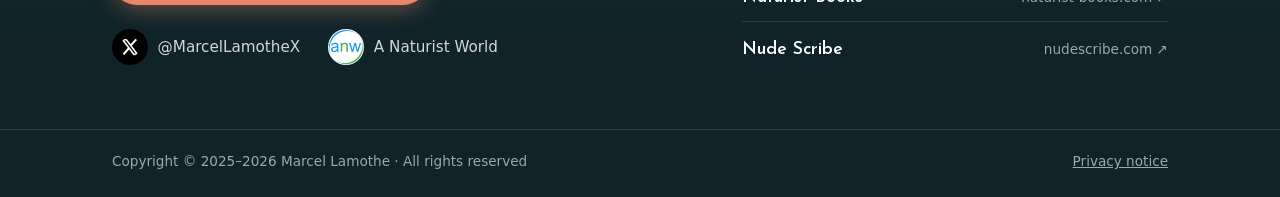
==== commit 1d6e83e5: "Add Nude Scribe to the friends in naturism links Co-Authored-By: Claude Opus 5.5 <noreply@anthropic." ====
--- a/big-bare-island/index.html
+++ b/big-bare-island/index.html
@@ -120,6 +120,7 @@
           <li><a href="https://zjuzdme.org/" target="_blank" rel="noopener noreferrer"><span class="friend-name">Paul Z. Walker</span><span class="friend-url">zjuzdme.org <span aria-hidden="true">↗</span></span></a></li>
           <li><a href="https://naturistfiction.org" target="_blank" rel="noopener noreferrer"><span class="friend-name">Naturist Fiction</span><span class="friend-url">naturistfiction.org <span aria-hidden="true">↗</span></span></a></li>
           <li><a href="https://naturist-books.com" target="_blank" rel="noopener noreferrer"><span class="friend-name">Naturist Books</span><span class="friend-url">naturist-books.com <span aria-hidden="true">↗</span></span></a></li>
+          <li><a href="https://nudescribe.com/" target="_blank" rel="noopener noreferrer"><span class="friend-name">Nude Scribe</span><span class="friend-url">nudescribe.com <span aria-hidden="true">↗</span></span></a></li>
         </ul>
       </nav>
     </div>
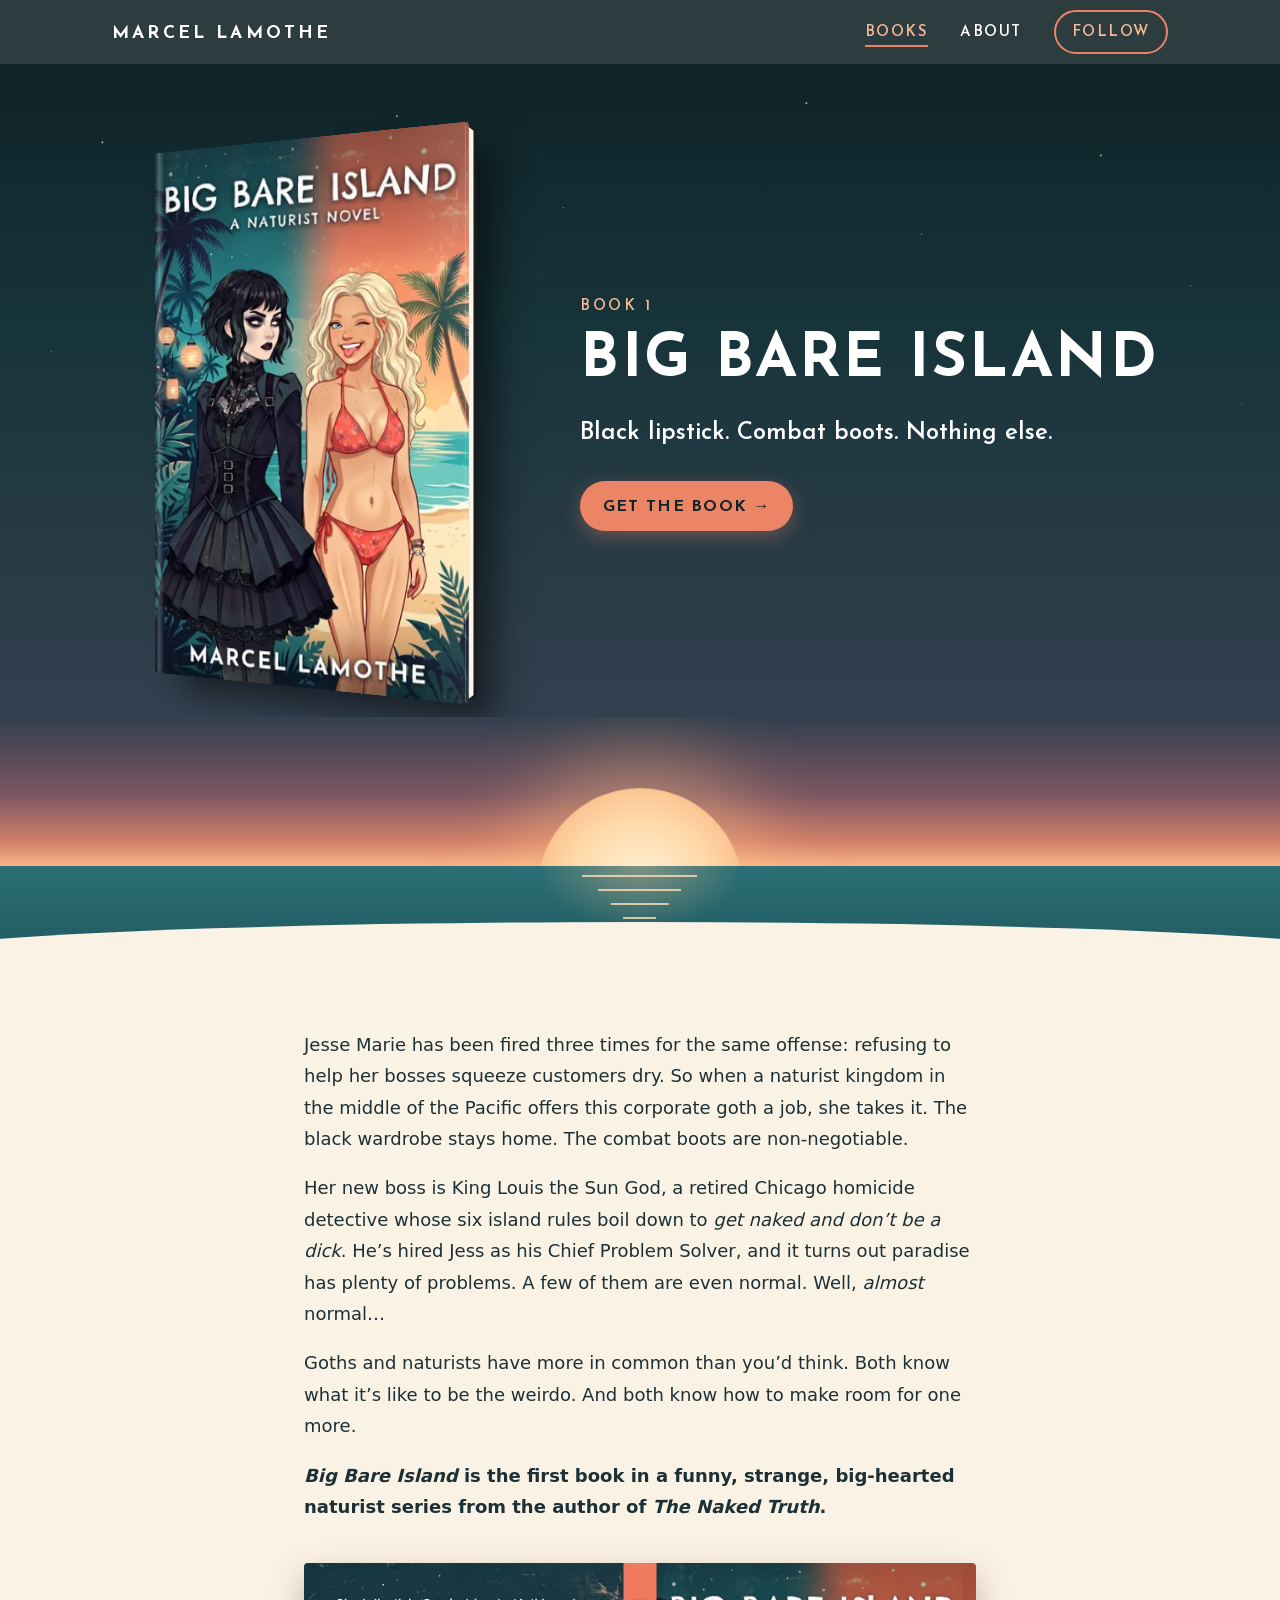
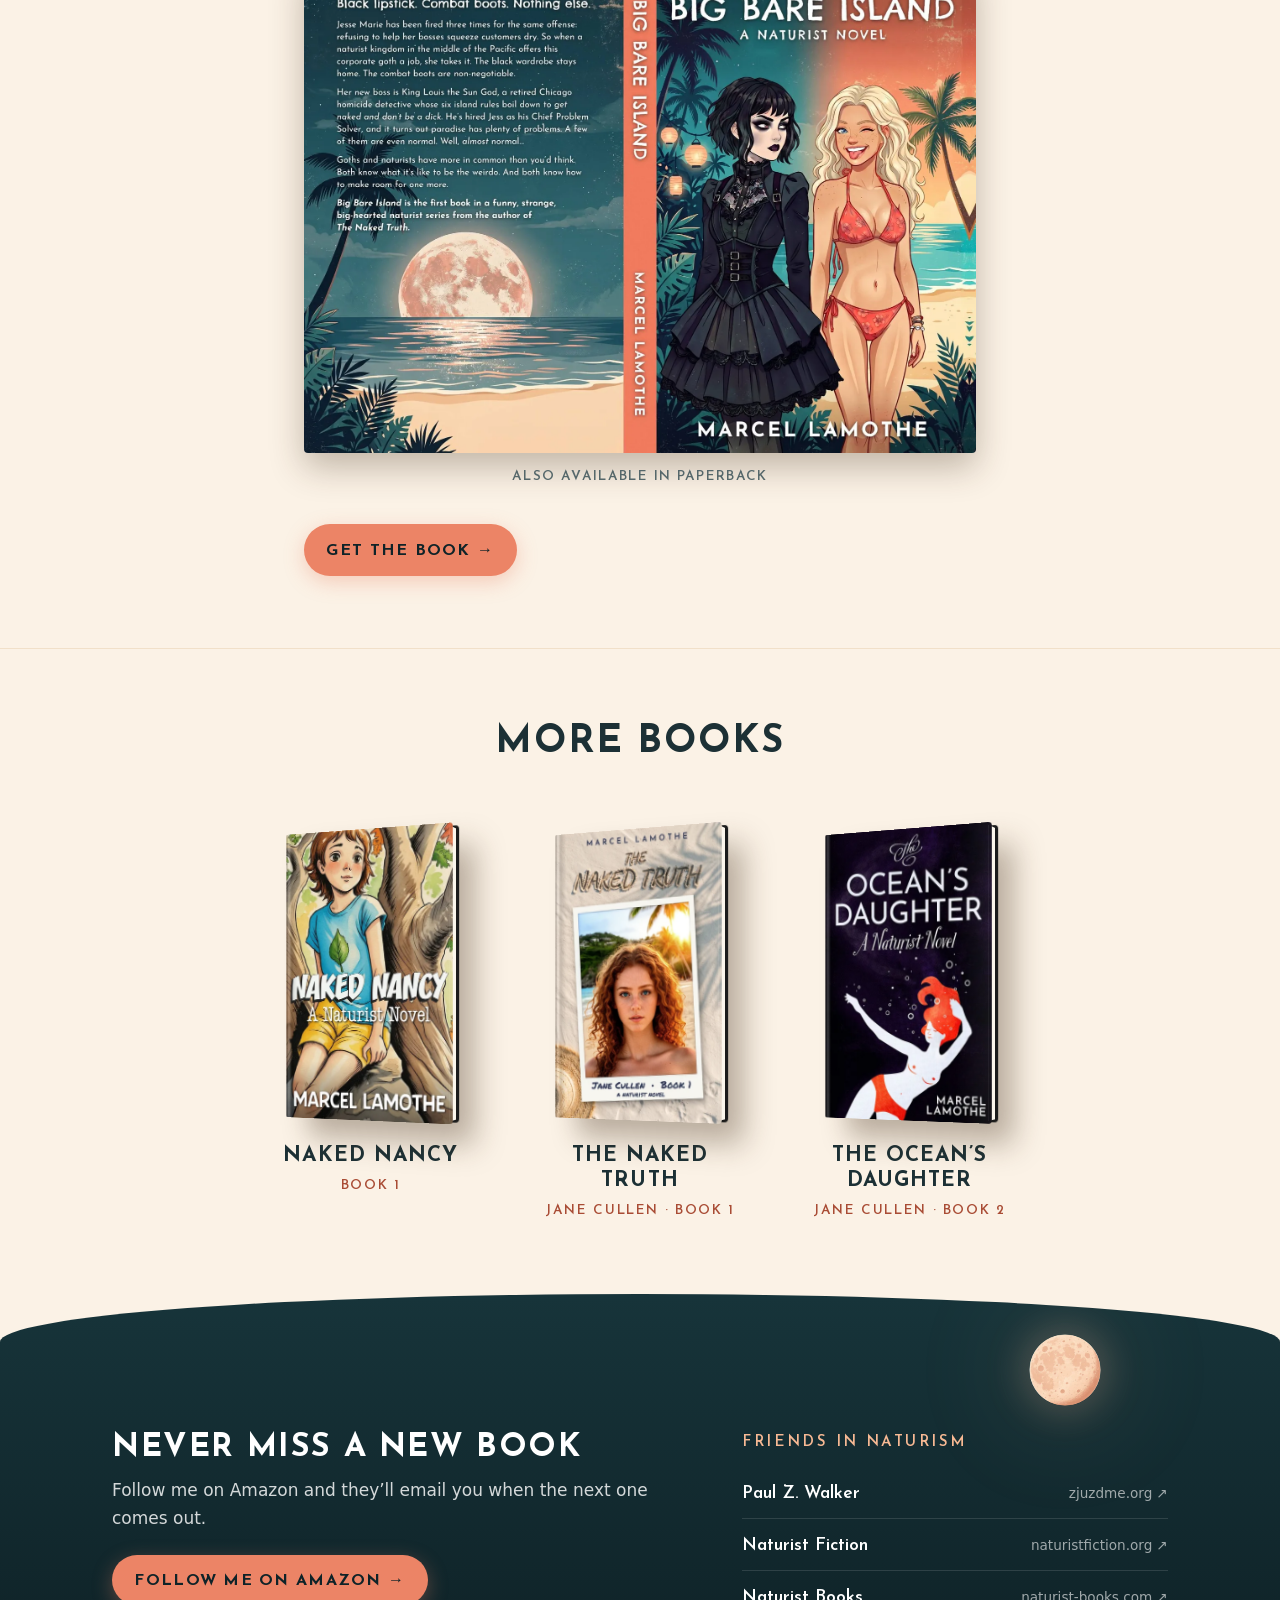
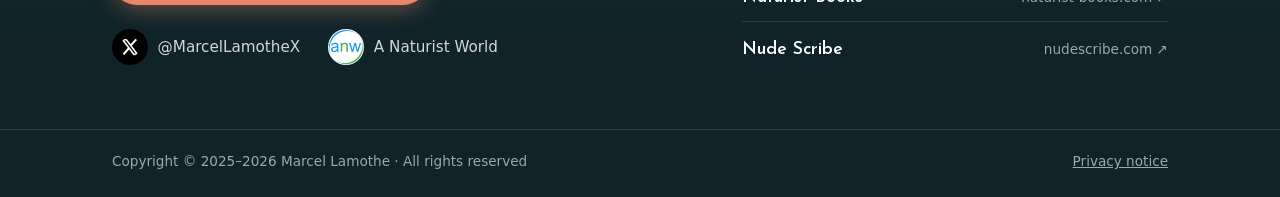
==== commit 78c61345: "Swap in the new Naked Truth cover and rebuild the share image Co-Authored-By: Claude Opus 5.5 <norep" ====
--- a/big-bare-island/index.html
+++ b/big-bare-island/index.html
@@ -85,7 +85,7 @@
           </li>
           <li class="book">
             <a class="book-link" href="../the-naked-truth/">
-              <span class="book-3d"><span class="cover"><img src="../assets/images/the-naked-truth.webp" alt="" width="400" height="639" loading="lazy" /></span></span>
+              <span class="book-3d"><span class="cover"><img src="../assets/images/the-naked-truth.webp?v=2" alt="" width="400" height="640" loading="lazy" /></span></span>
               <span class="book-title">The Naked Truth</span>
               <span class="book-series">Jane Cullen · Book 1</span>
             </a>
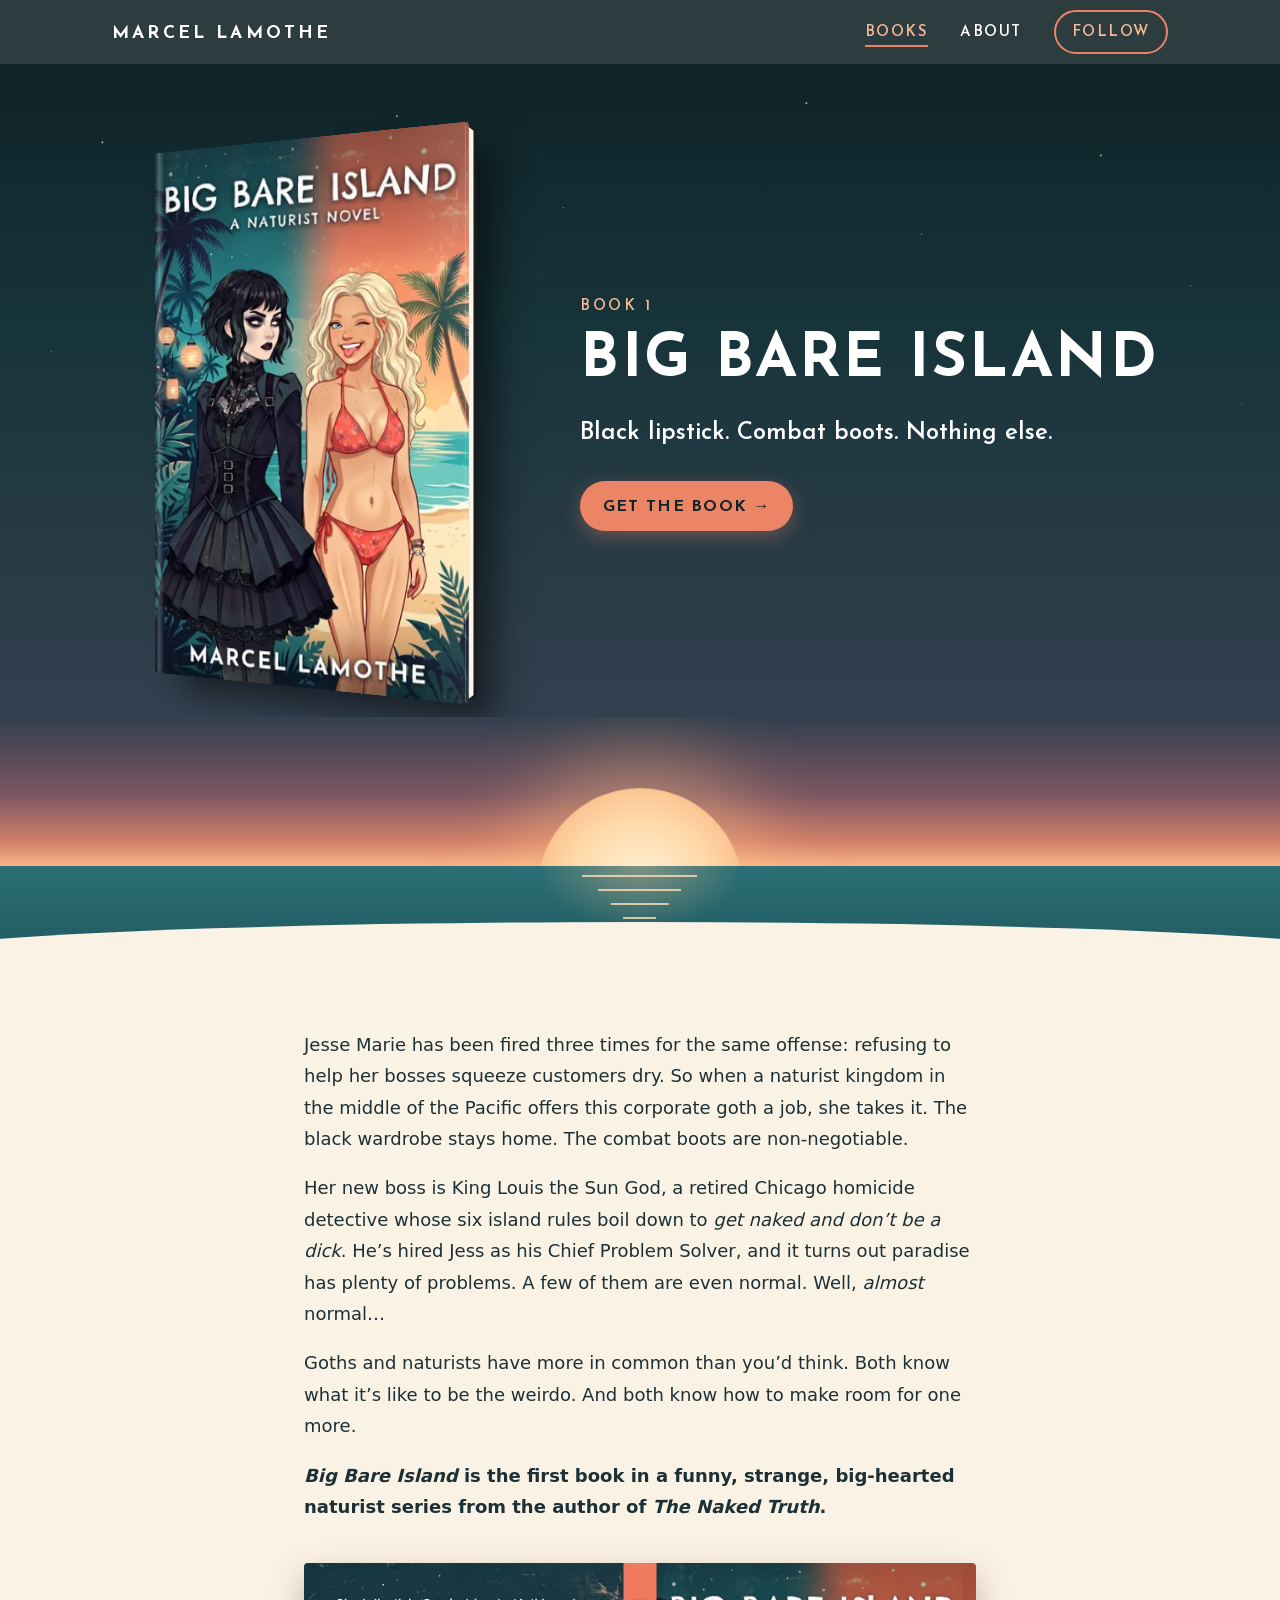
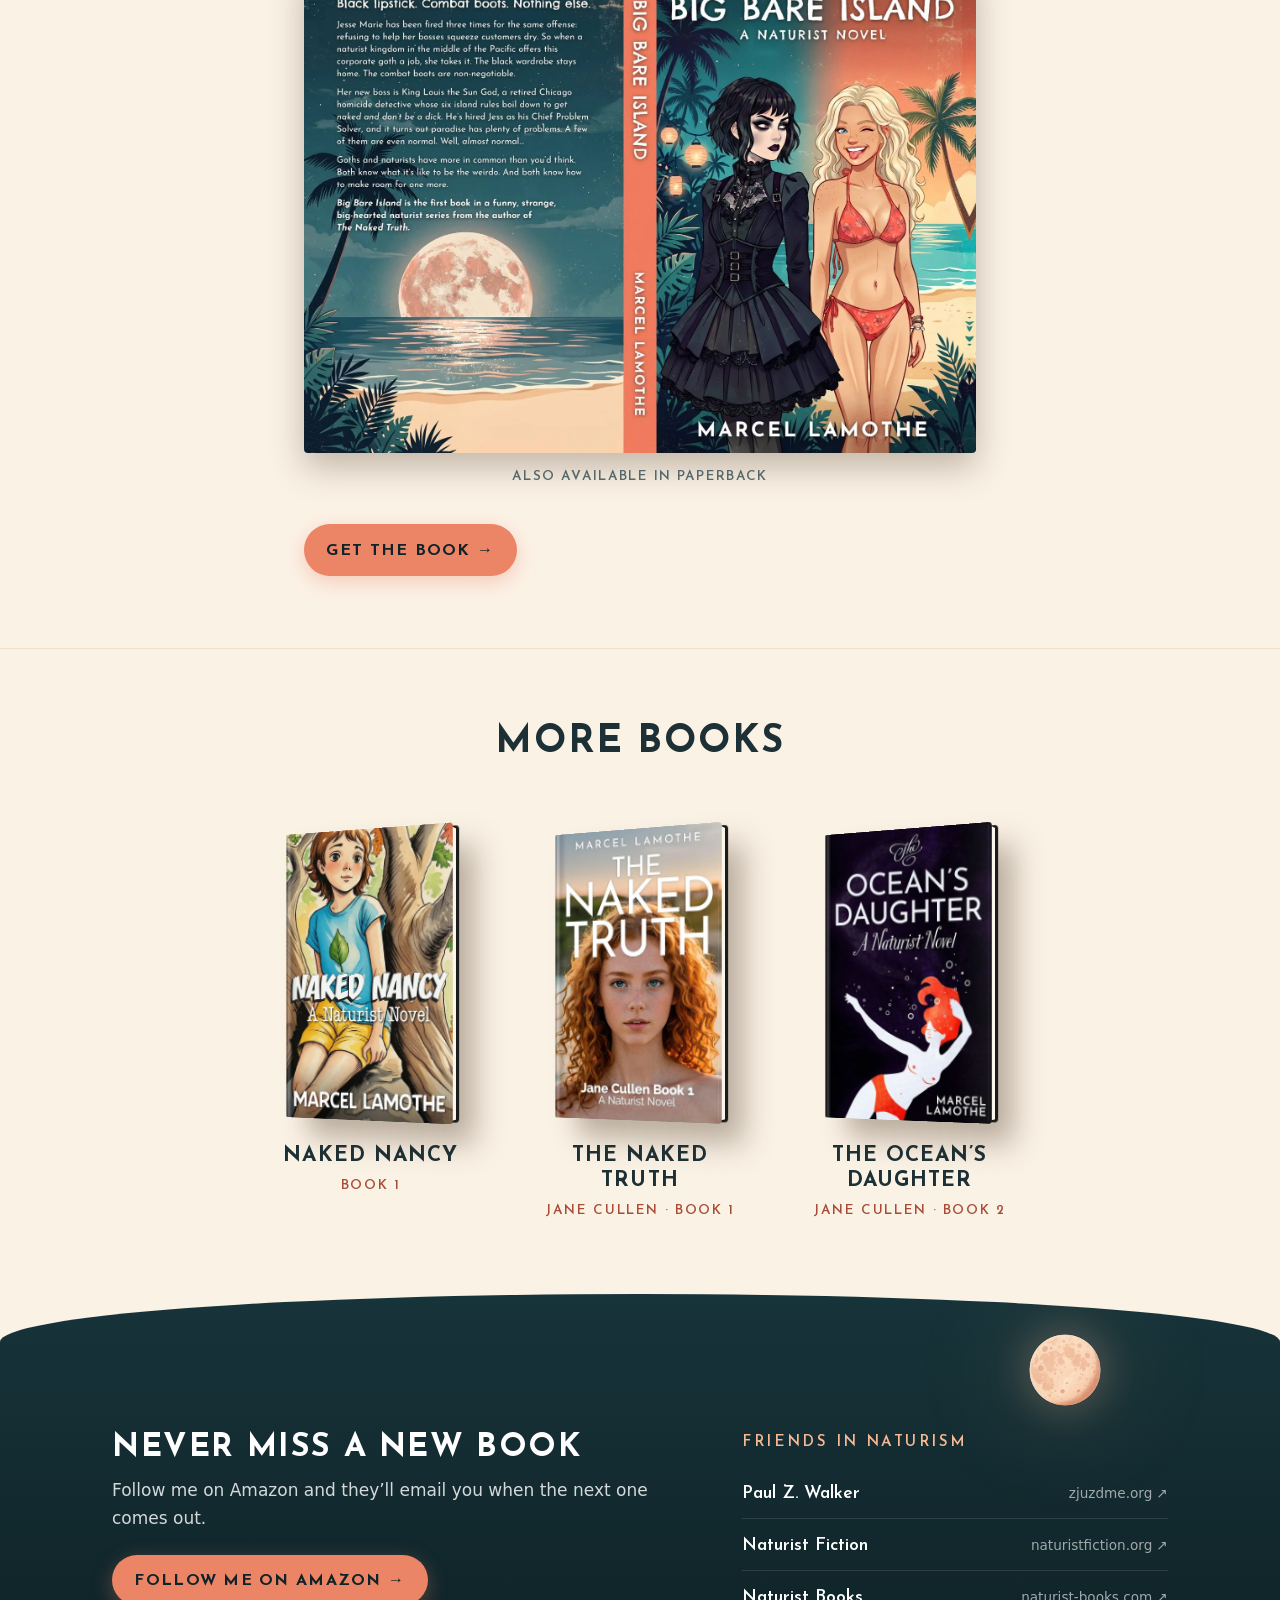
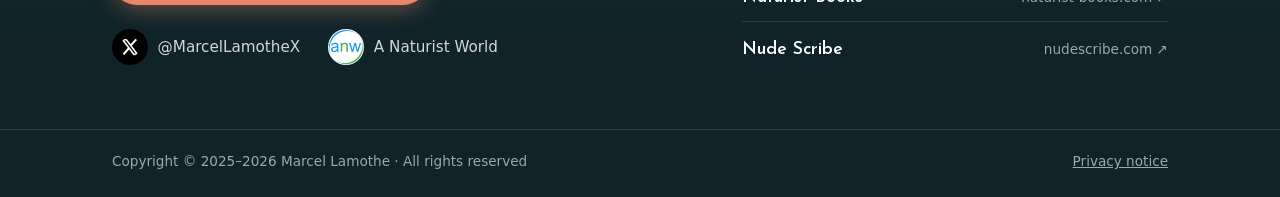
==== commit 08e22b4a: "Revert to the old Naked Truth cover and share image This reverts commit 78c6134.  Co-Authored-By: Cl" ====
--- a/big-bare-island/index.html
+++ b/big-bare-island/index.html
@@ -85,7 +85,7 @@
           </li>
           <li class="book">
             <a class="book-link" href="../the-naked-truth/">
-              <span class="book-3d"><span class="cover"><img src="../assets/images/the-naked-truth.webp?v=2" alt="" width="400" height="640" loading="lazy" /></span></span>
+              <span class="book-3d"><span class="cover"><img src="../assets/images/the-naked-truth.webp" alt="" width="400" height="639" loading="lazy" /></span></span>
               <span class="book-title">The Naked Truth</span>
               <span class="book-series">Jane Cullen · Book 1</span>
             </a>
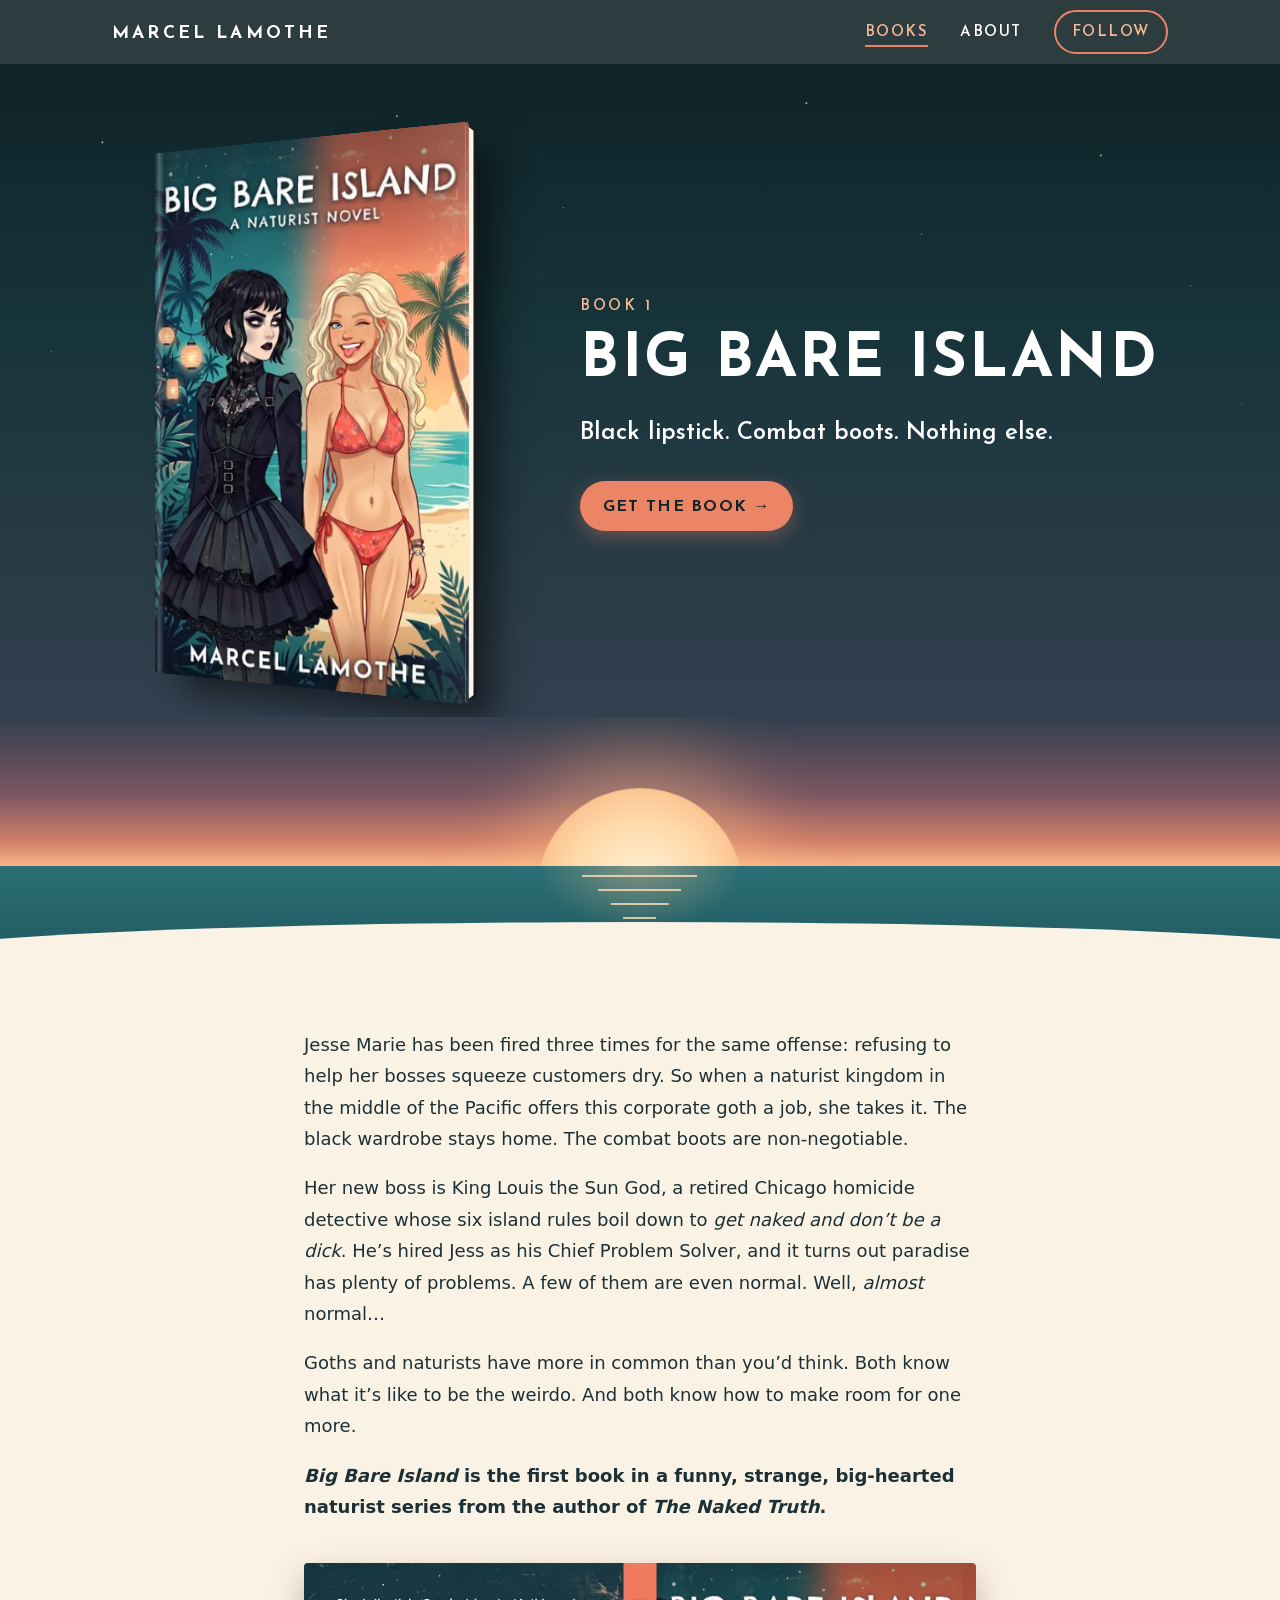
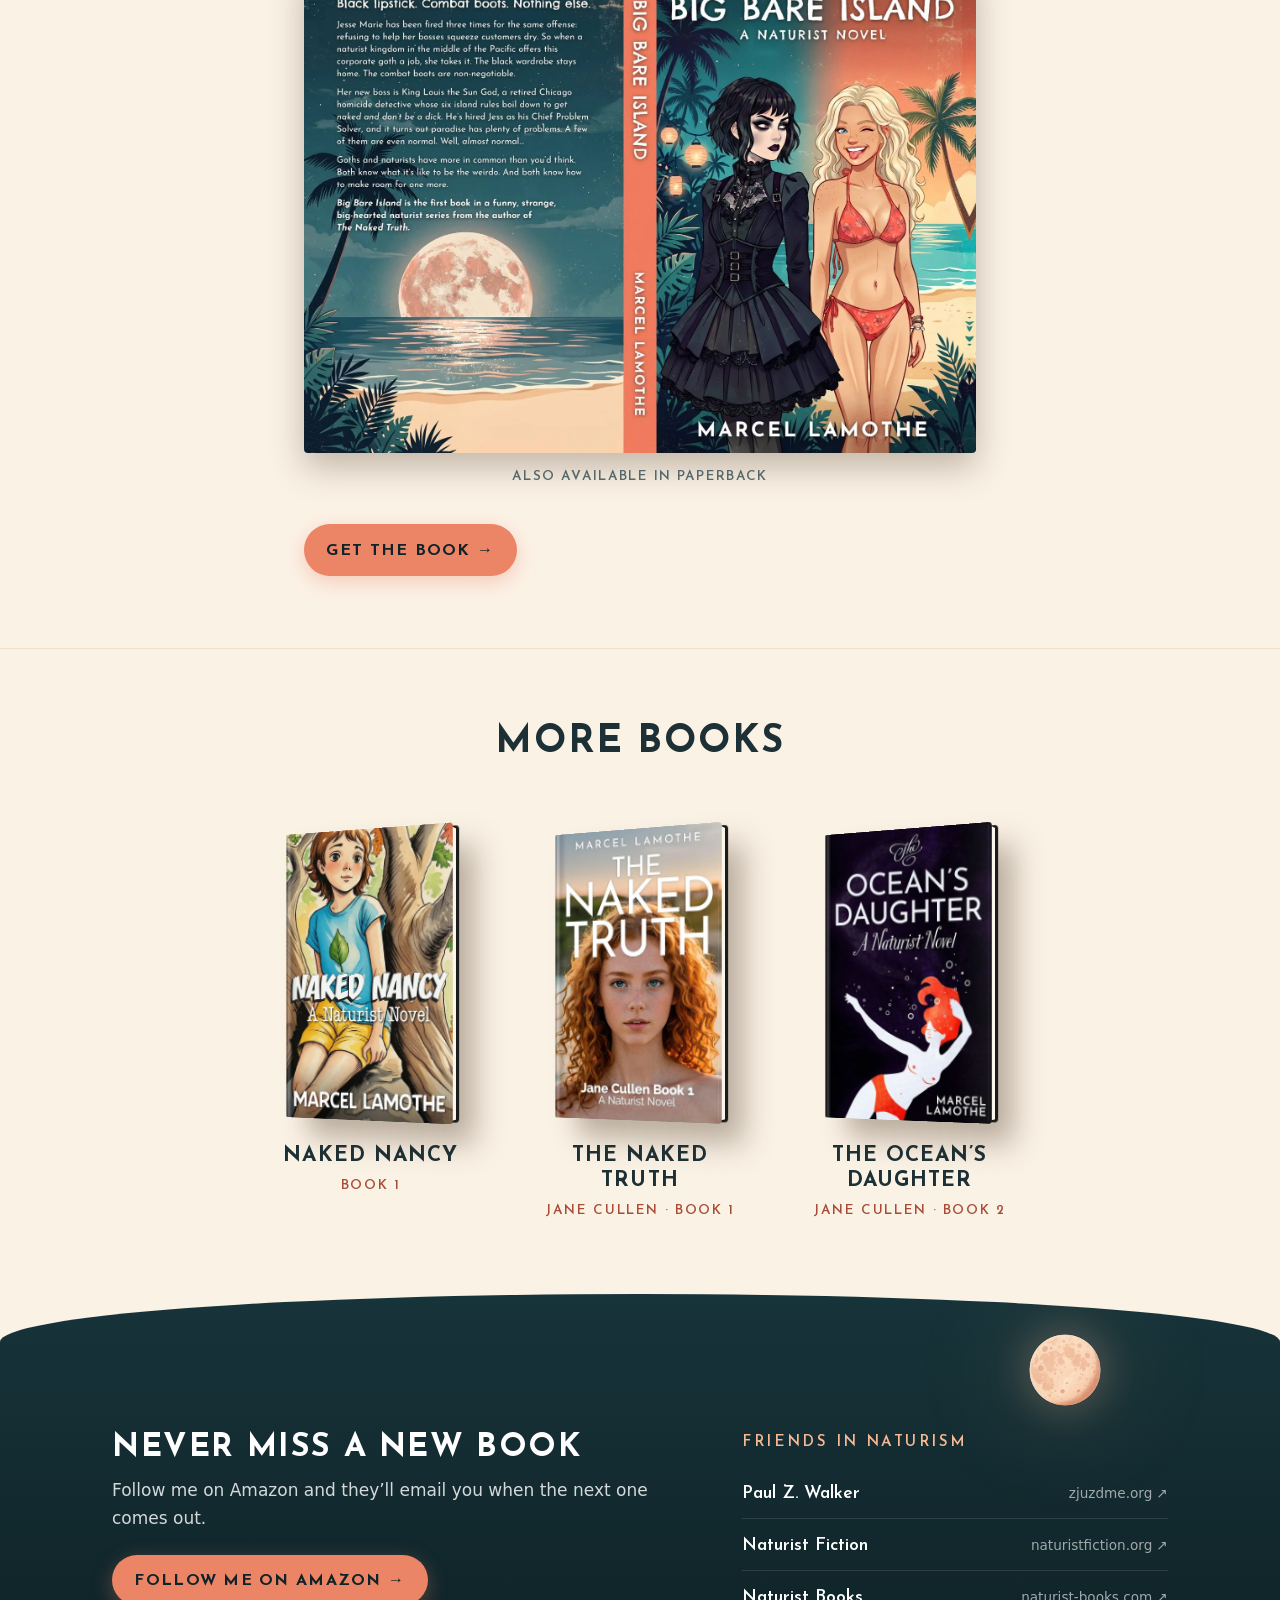
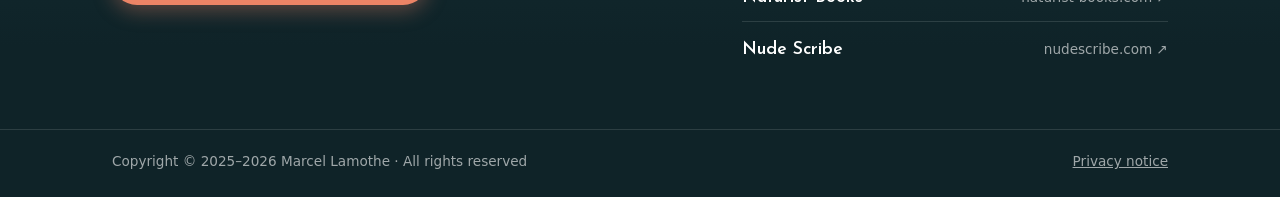
==== commit bf3e9723: "Remove X and Naturist World links" ====
--- a/big-bare-island/index.html
+++ b/big-bare-island/index.html
@@ -109,10 +109,6 @@
         <h2 class="footer-heading">Never miss a new book</h2>
         <p>Follow me on Amazon and they’ll email you when the next one comes out.</p>
         <a class="button" href="https://www.amazon.com/stores/author/B0DPLSHB5Z" target="_blank" rel="noopener noreferrer">Follow me on Amazon <span aria-hidden="true">→</span></a>
-        <ul class="social" aria-label="Find me on social media">
-          <li><a href="https://x.com/MarcelLamotheX" target="_blank" rel="noopener noreferrer"><svg class="social-icon social-x" viewBox="0 0 24 24" aria-hidden="true"><path fill="currentColor" d="M18.244 2.25h3.308l-7.227 8.26 8.502 11.24H16.17l-5.214-6.817L4.99 21.75H1.68l7.73-8.835L1.254 2.25H8.08l4.713 6.231zm-1.161 17.52h1.833L7.084 4.126H5.117z"/></svg><span>@MarcelLamotheX</span></a></li>
-          <li><a href="https://anaturistworld.com/profile/marcellamothe" target="_blank" rel="noopener noreferrer"><img class="social-icon" src="../assets/images/anaturistworld.png" alt="" width="36" height="36" /><span>A Naturist World</span></a></li>
-        </ul>
       </div>
       <nav class="friends" aria-labelledby="friends-heading">
         <h2 id="friends-heading" class="eyebrow">Friends in naturism</h2>
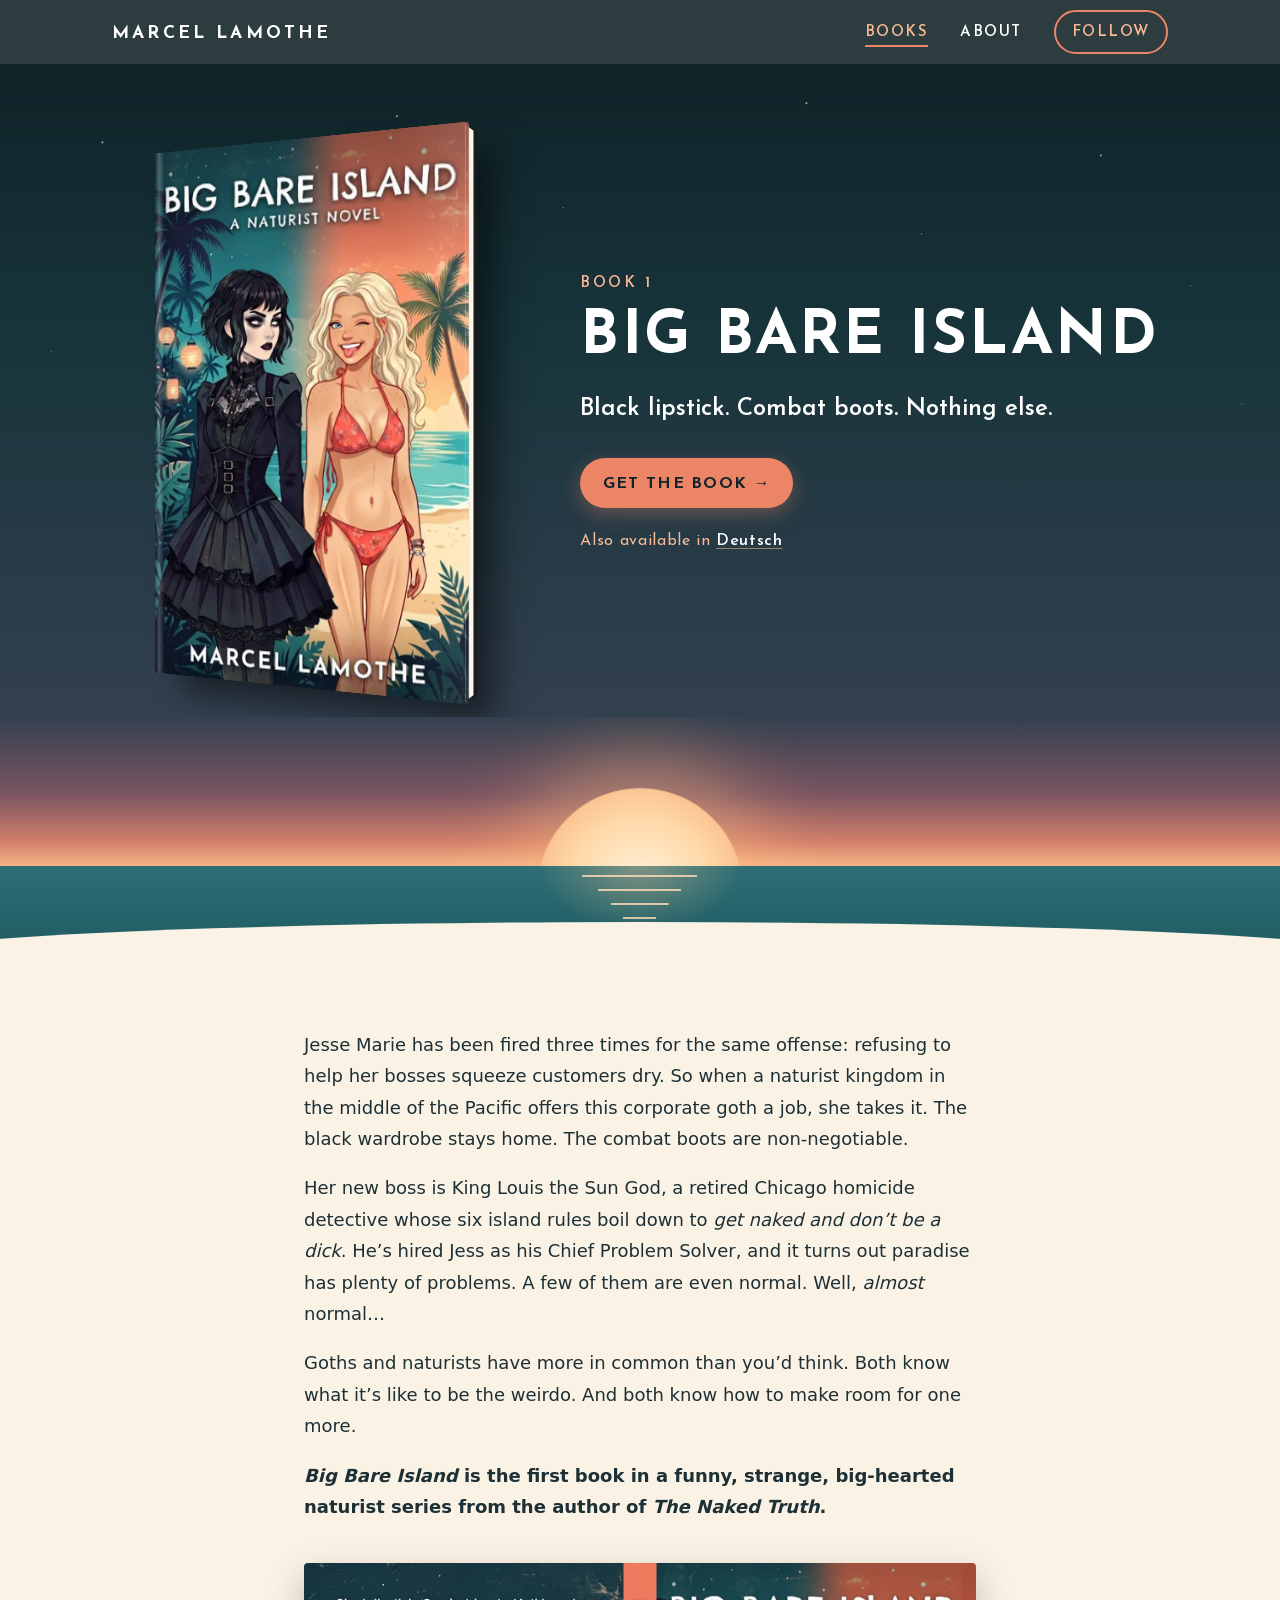
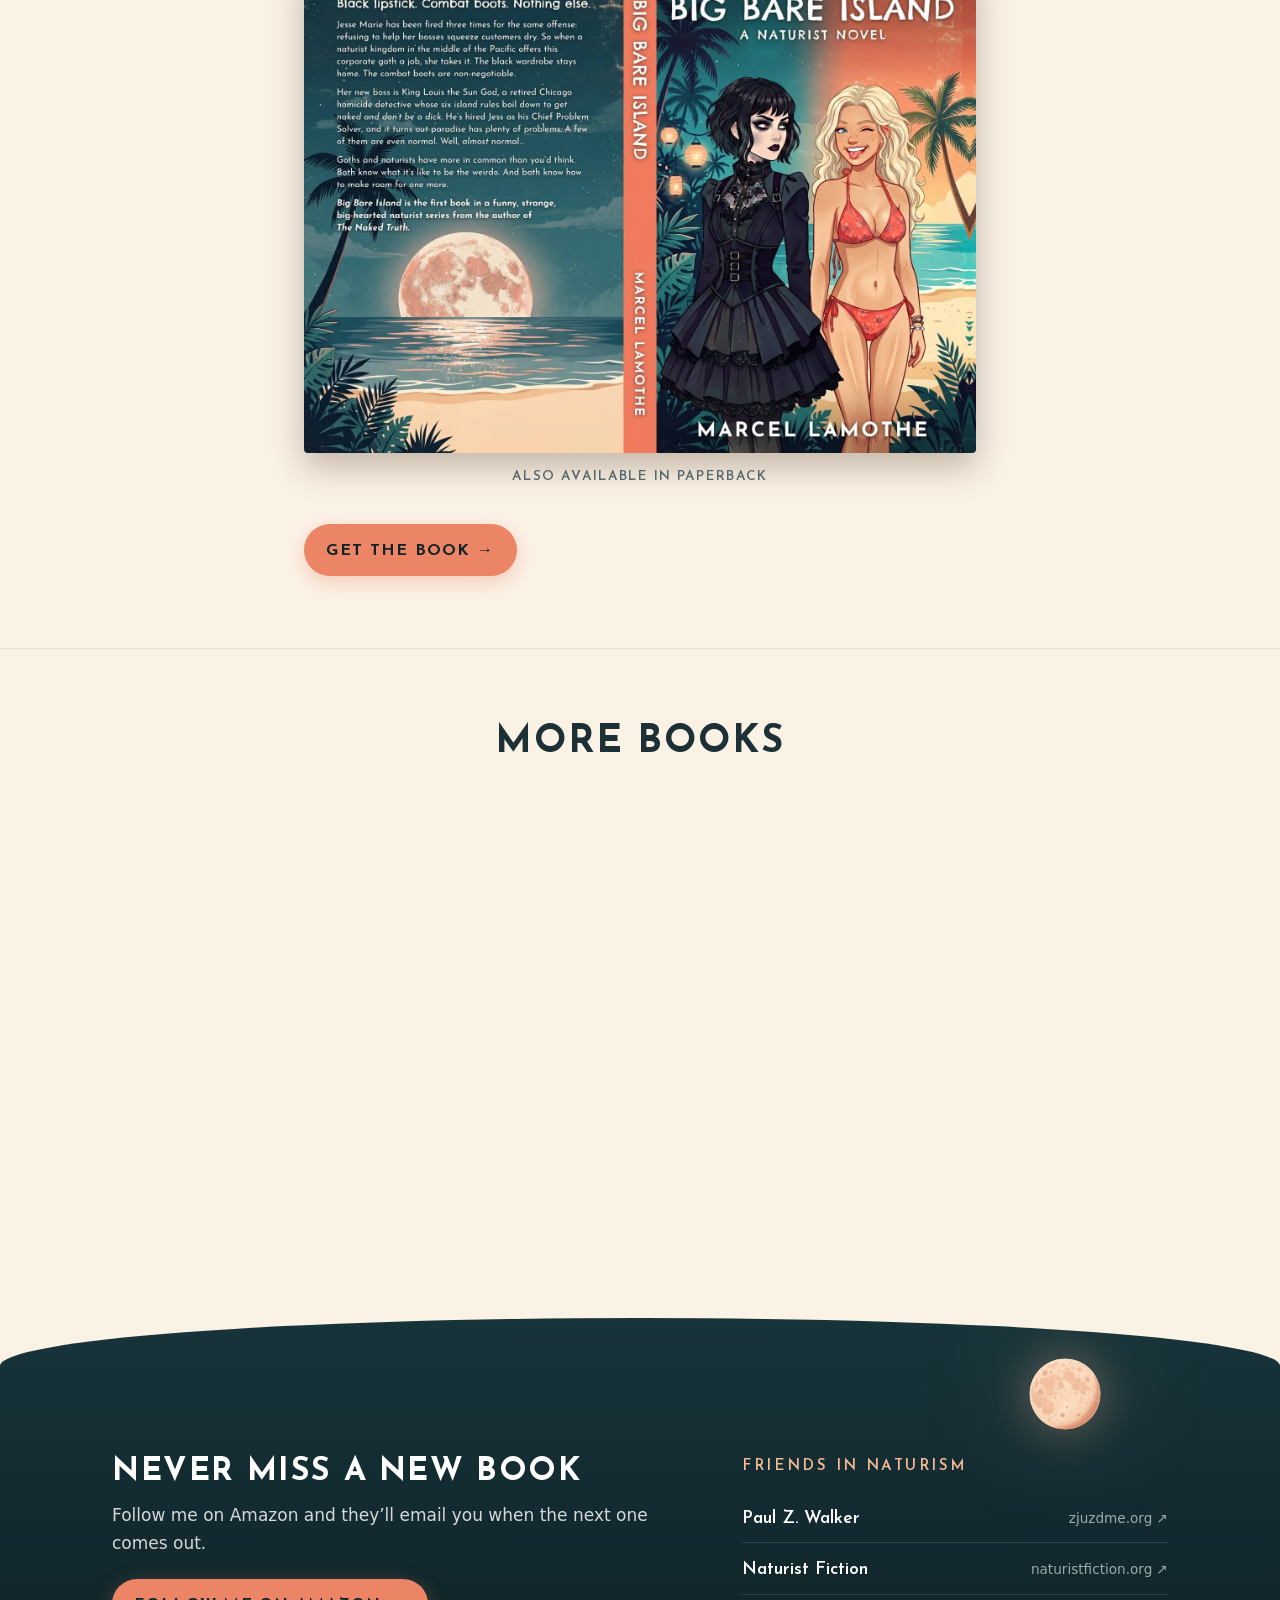
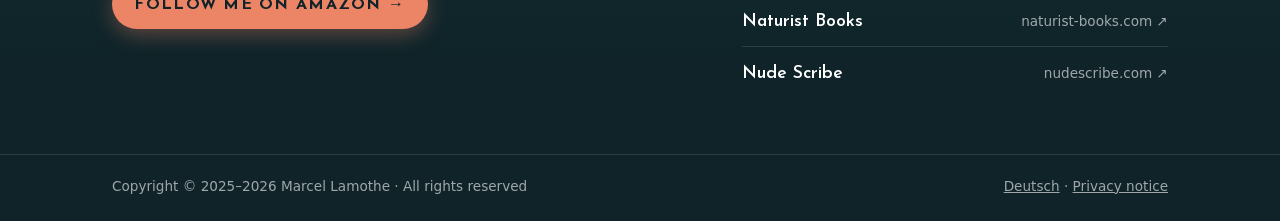
==== commit cdeb7d21: "Add translated editions and a German landing page - Book pages list their translations by native nam" ====
--- a/big-bare-island/index.html
+++ b/big-bare-island/index.html
@@ -16,10 +16,10 @@
   <meta property="og:image" content="https://marcellamothe.com/assets/images/Big-Bare-Island-eBook-Cover.webp" />
   <meta property="og:image:alt" content="The cover of Big Bare Island" />
   <meta name="twitter:card" content="summary" />
-  <link rel="stylesheet" href="../css/style.css?v=32" />
+  <link rel="stylesheet" href="../css/style.css?v=34" />
 </head>
 
-<body>
+<body data-book="big-bare-island">
   <header class="site-header">
     <div class="wrap nav">
       <a class="brand" href="../">Marcel Lamothe</a>
@@ -42,6 +42,9 @@
           <h1 id="book-title">Big Bare Island</h1>
           <p class="hook">Black lipstick. Combat boots. Nothing else.</p>
           <a class="button" href="https://books2read.com/big-bare-island" target="_blank" rel="noopener noreferrer">Get the book <span aria-hidden="true">→</span></a>
+          <p class="editions">Also available in
+            <a href="https://www.amazon.de/dp/B0GX95T1DN" hreflang="de" lang="de" data-asin="B0GX95T1DN" target="_blank" rel="noopener noreferrer">Deutsch</a>
+          </p>
         </div>
       </div>
     </section>
@@ -81,6 +84,7 @@
               <span class="book-3d"><span class="cover"><img src="../assets/images/nancy1.webp" alt="" width="400" height="637" loading="lazy" /></span></span>
               <span class="book-title">Naked Nancy</span>
               <span class="book-series">Book 1</span>
+              <span class="book-langs">In 6 more languages</span>
             </a>
           </li>
           <li class="book">
@@ -88,6 +92,7 @@
               <span class="book-3d"><span class="cover"><img src="../assets/images/the-naked-truth.webp" alt="" width="400" height="639" loading="lazy" /></span></span>
               <span class="book-title">The Naked Truth</span>
               <span class="book-series">Jane Cullen · Book 1</span>
+              <span class="book-langs">Also in German</span>
             </a>
           </li>
           <li class="book">
@@ -95,6 +100,7 @@
               <span class="book-3d"><span class="cover"><img src="../assets/images/the_oceans_daughter_cover.webp" alt="" width="400" height="640" loading="lazy" /></span></span>
               <span class="book-title">The Ocean’s Daughter</span>
               <span class="book-series">Jane Cullen · Book 2</span>
+              <span class="book-langs">Also in German</span>
             </a>
           </li>
         </ul>
@@ -123,10 +129,11 @@
     <div class="footer-base">
       <div class="wrap">
         <span>Copyright © 2025–2026 Marcel Lamothe · All rights reserved</span>
-        <a href="../privacy.html">Privacy notice</a>
+        <span class="footer-links"><a href="../de/" hreflang="de" lang="de">Deutsch</a> · <a href="../privacy.html">Privacy notice</a></span>
       </div>
     </div>
   </footer>
+  <script src="../js/editions.js?v=3" defer></script>
   <!-- Cloudflare Web Analytics --><script type='module' src='https://static.cloudflareinsights.com/beacon.min.js' data-cf-beacon='{"token": "75a681cef3ce4746854b50b4012ed195"}'></script><!-- End Cloudflare Web Analytics -->
 </body>
 
--- a/css/style.css
+++ b/css/style.css
@@ -796,6 +796,168 @@
 }
 
 /* Tablets */
+/* Translated editions */
+.editions {
+  margin-top: 1.25rem;
+  max-width: 32rem;
+  font-family: var(--display);
+  font-size: 1rem;
+  letter-spacing: 0.04em;
+  color: var(--peach);
+}
+
+.editions a {
+  color: #FFFFFF;
+  font-weight: 600;
+  text-decoration: underline;
+  text-decoration-color: rgba(247, 185, 148, 0.55);
+  text-underline-offset: 0.2em;
+  transition: color 0.2s ease;
+}
+
+.editions a:hover,
+.editions a:focus-visible {
+  color: var(--sun);
+  text-decoration-color: var(--sun);
+}
+
+.book-langs {
+  display: block;
+  margin-top: 0.2rem;
+  font-family: var(--display);
+  font-size: 0.8rem;
+  letter-spacing: 0.06em;
+  color: rgba(255, 255, 255, 0.72);
+}
+
+.shelf-light .book-langs {
+  color: var(--ink-soft);
+}
+
+/* German page: one section per book on the sand */
+.de-book + .de-book,
+.de-about {
+  border-top: 1px solid var(--sand-deep);
+}
+
+.de-book {
+  scroll-margin-top: 4rem;
+}
+
+.de-book-inner {
+  display: grid;
+  grid-template-columns: minmax(0, 0.7fr) minmax(0, 1.3fr);
+  gap: clamp(2rem, 6vw, 4.5rem);
+  align-items: start;
+}
+
+.de-book-cover {
+  perspective: 1200px;
+  position: sticky;
+  top: 6rem;
+}
+
+.de-book .book-3d {
+  --thickness: 22px;
+  width: min(100%, 300px);
+}
+
+.de-book .book-3d::after {
+  box-shadow: 16px 20px 30px rgba(60, 40, 20, 0.35);
+}
+
+.de-book .blurb {
+  margin: 0;
+}
+
+.de-book .eyebrow {
+  color: var(--rust);
+}
+
+.de-book .section-heading {
+  margin-top: 0.4rem;
+}
+
+.de-book .book-subtitle {
+  margin-top: 0.3rem;
+  color: var(--sea-deep);
+}
+
+.de-book .hook {
+  margin: 1.1rem 0 1.4rem;
+  max-width: none;
+  color: var(--sea-deep);
+}
+
+.de-book .button {
+  margin-top: 1.75rem;
+}
+
+.other-edition {
+  margin-top: 1rem;
+  font-size: 0.95rem;
+  color: var(--ink-soft);
+}
+
+.other-edition a,
+.footer-links a {
+  color: inherit;
+}
+
+.de-about .author-photo {
+  flex: none;
+}
+
+/* A note for visitors whose browser prefers another language */
+.lang-note {
+  background-color: var(--sun);
+  color: var(--night);
+}
+
+.lang-note-inner {
+  display: flex;
+  align-items: center;
+  gap: 1rem;
+  padding-top: 0.75rem;
+  padding-bottom: 0.75rem;
+}
+
+.lang-note p {
+  flex: 1;
+  font-family: var(--display);
+  font-size: 1.05rem;
+  line-height: 1.45;
+}
+
+.lang-note a {
+  color: var(--night);
+  font-weight: 700;
+  text-underline-offset: 0.2em;
+}
+
+.lang-note a:hover,
+.lang-note a:focus-visible {
+  color: var(--rust);
+}
+
+.lang-note-close {
+  flex: none;
+  width: 2.25rem;
+  height: 2.25rem;
+  border: 0;
+  border-radius: 50%;
+  background: transparent;
+  color: var(--night);
+  font-size: 1.5rem;
+  line-height: 1;
+  cursor: pointer;
+}
+
+.lang-note-close:hover,
+.lang-note-close:focus-visible {
+  background-color: rgba(15, 35, 40, 0.1);
+}
+
 @media (max-width: 860px) {
   .footer-inner {
     grid-template-columns: 1fr;
@@ -813,7 +975,8 @@
     gap: 1rem;
   }
 
-  .nav-links .nav-follow {
+  .nav-links .nav-follow,
+  .nav-links .nav-books {
     display: none;
   }
 
@@ -832,6 +995,27 @@
   .book-hero-inner {
     grid-template-columns: 1fr;
     text-align: center;
+  }
+
+  .de-book-inner {
+    grid-template-columns: 1fr;
+  }
+
+  .de-book-cover {
+    position: static;
+    text-align: center;
+  }
+
+  .de-book .book-3d {
+    width: min(55%, 220px);
+  }
+
+  .de-book .blurb {
+    text-align: center;
+  }
+
+  .de-book .blurb > p:not(.eyebrow):not(.book-subtitle):not(.hook):not(.other-edition) {
+    text-align: left;
   }
 
   .book-hero .book-3d {
